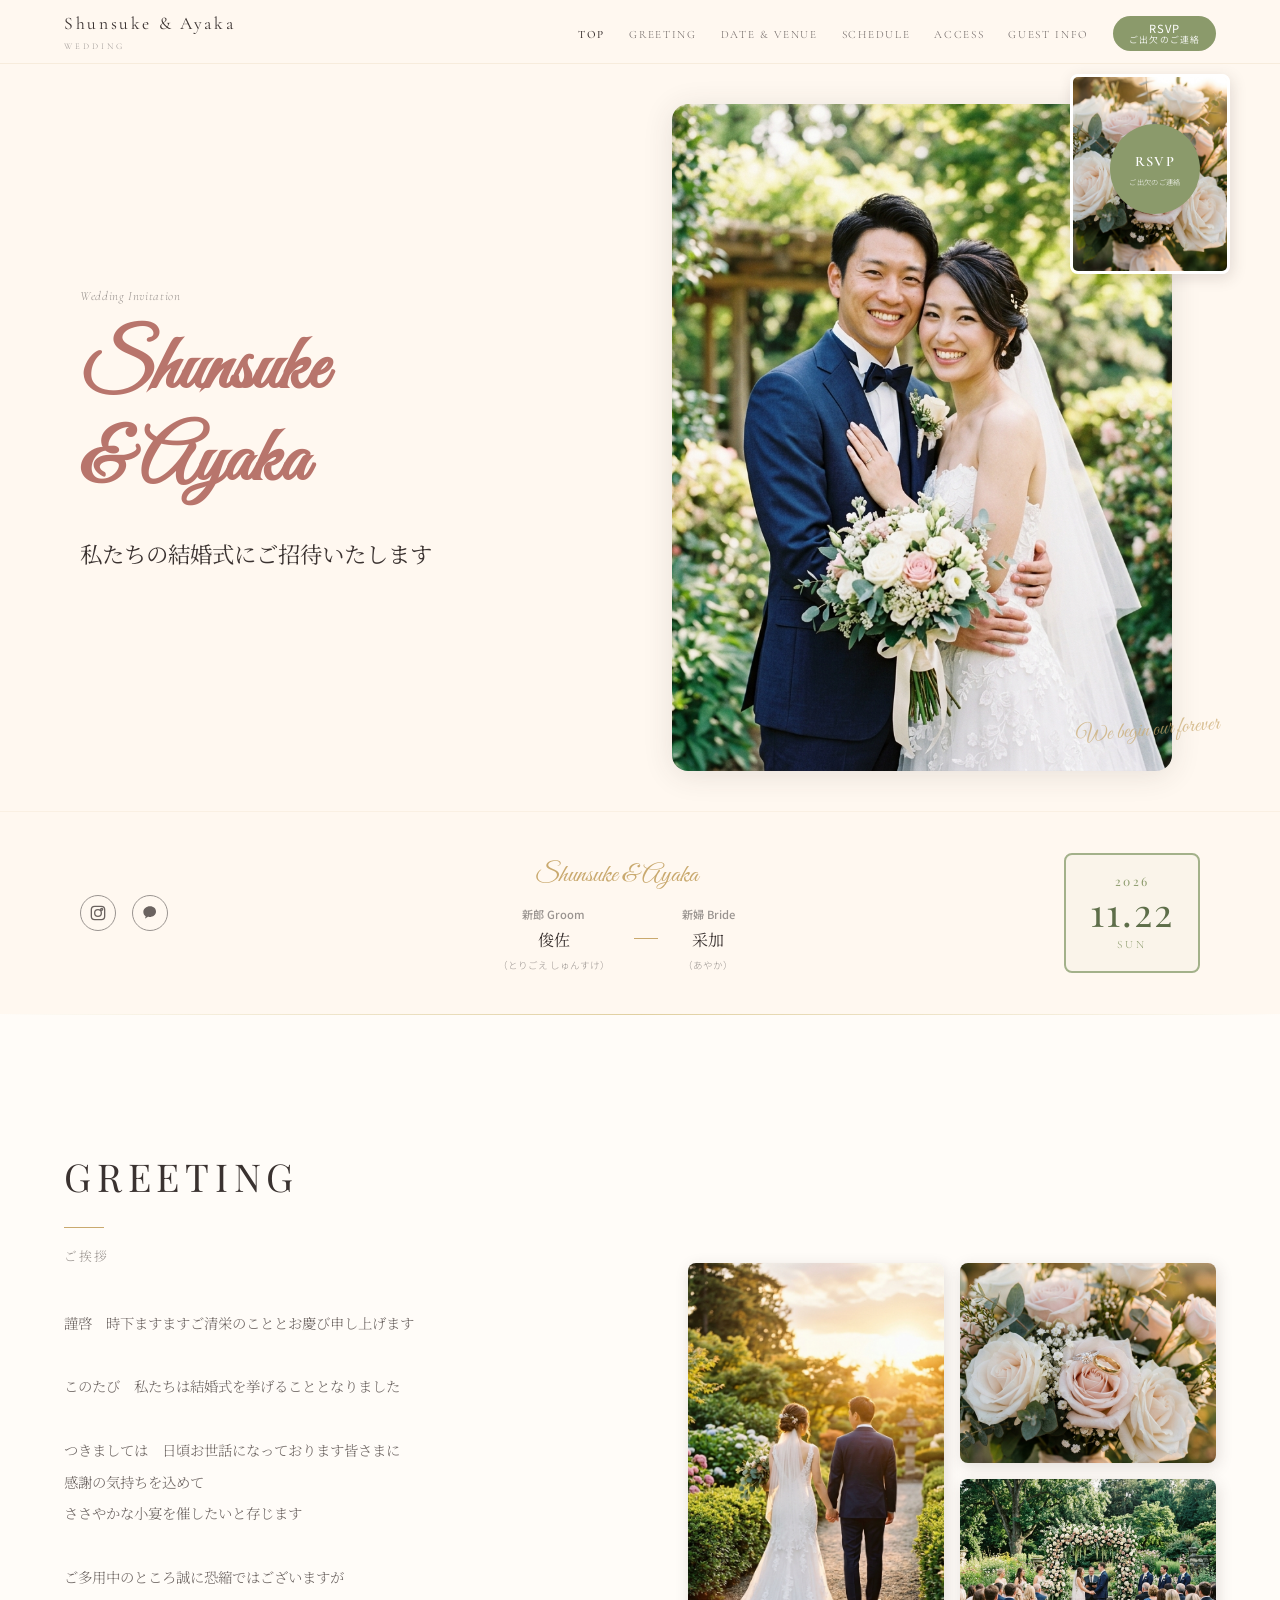
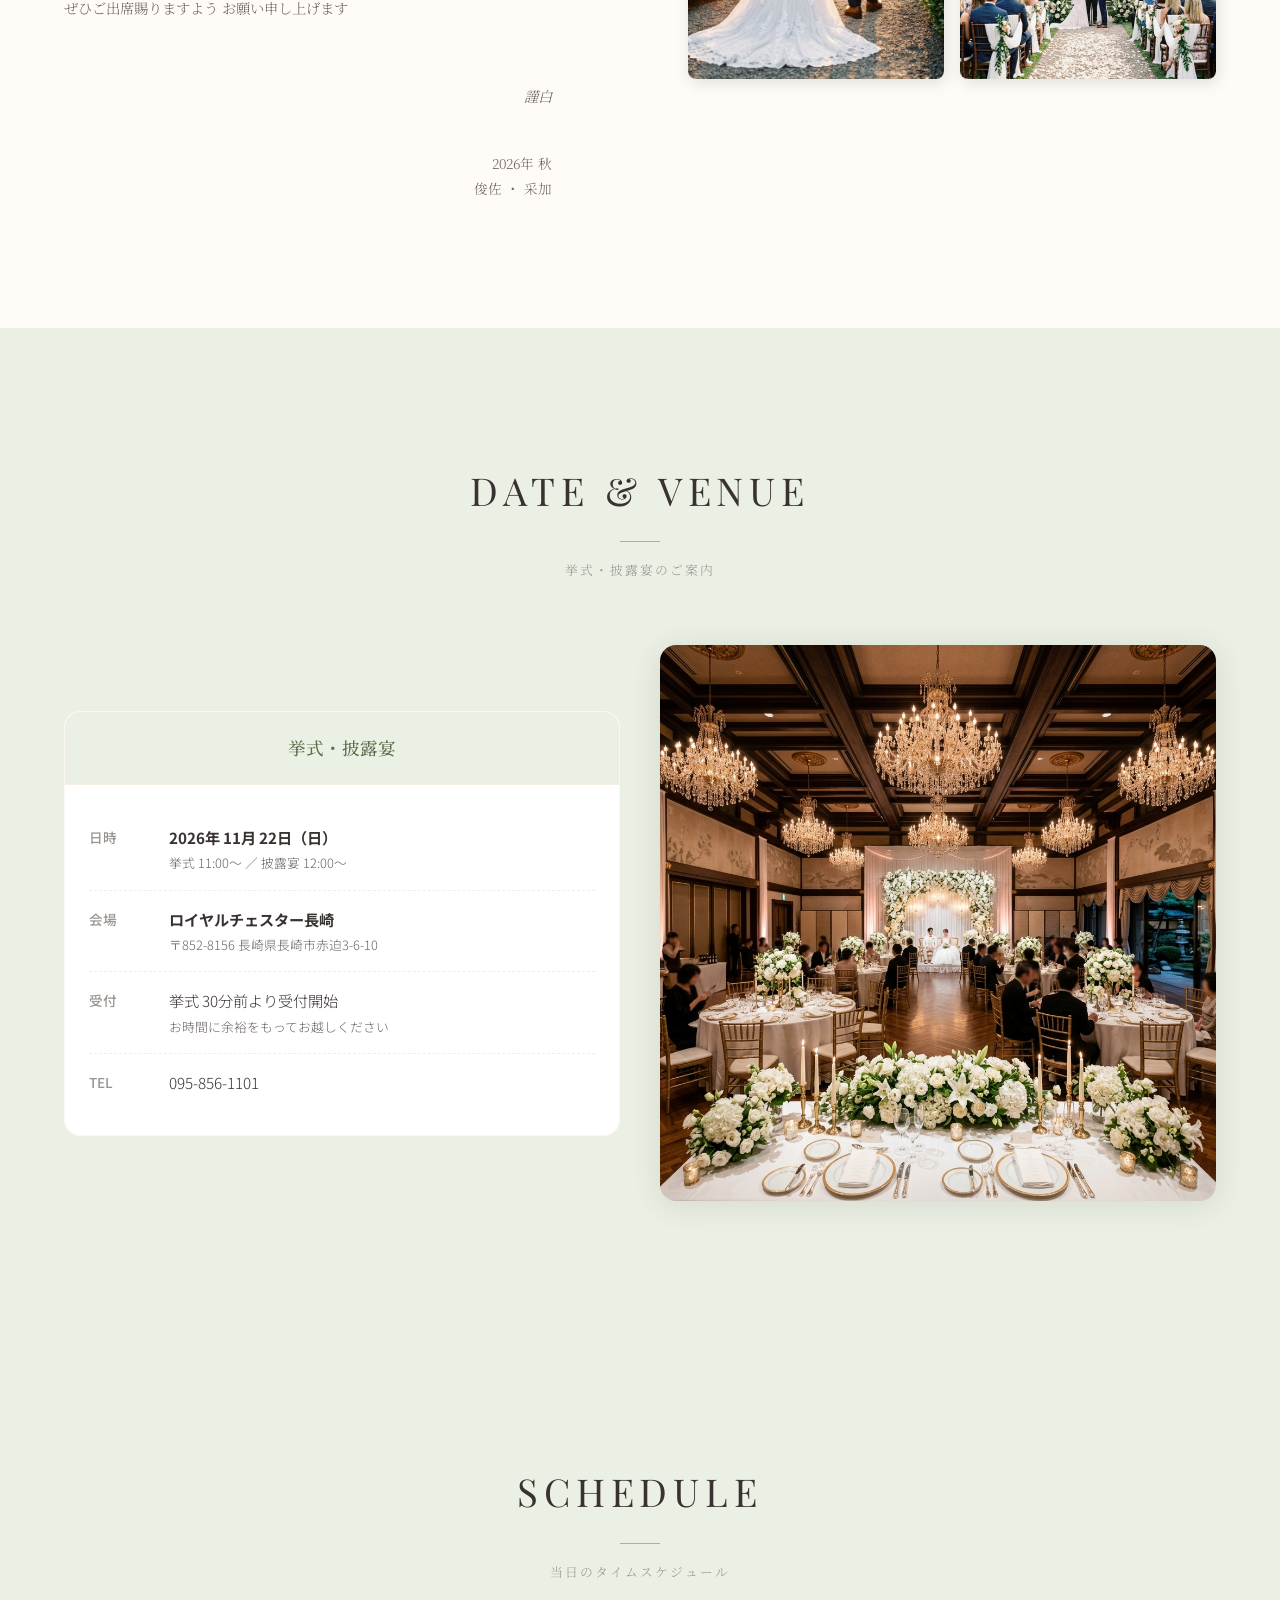
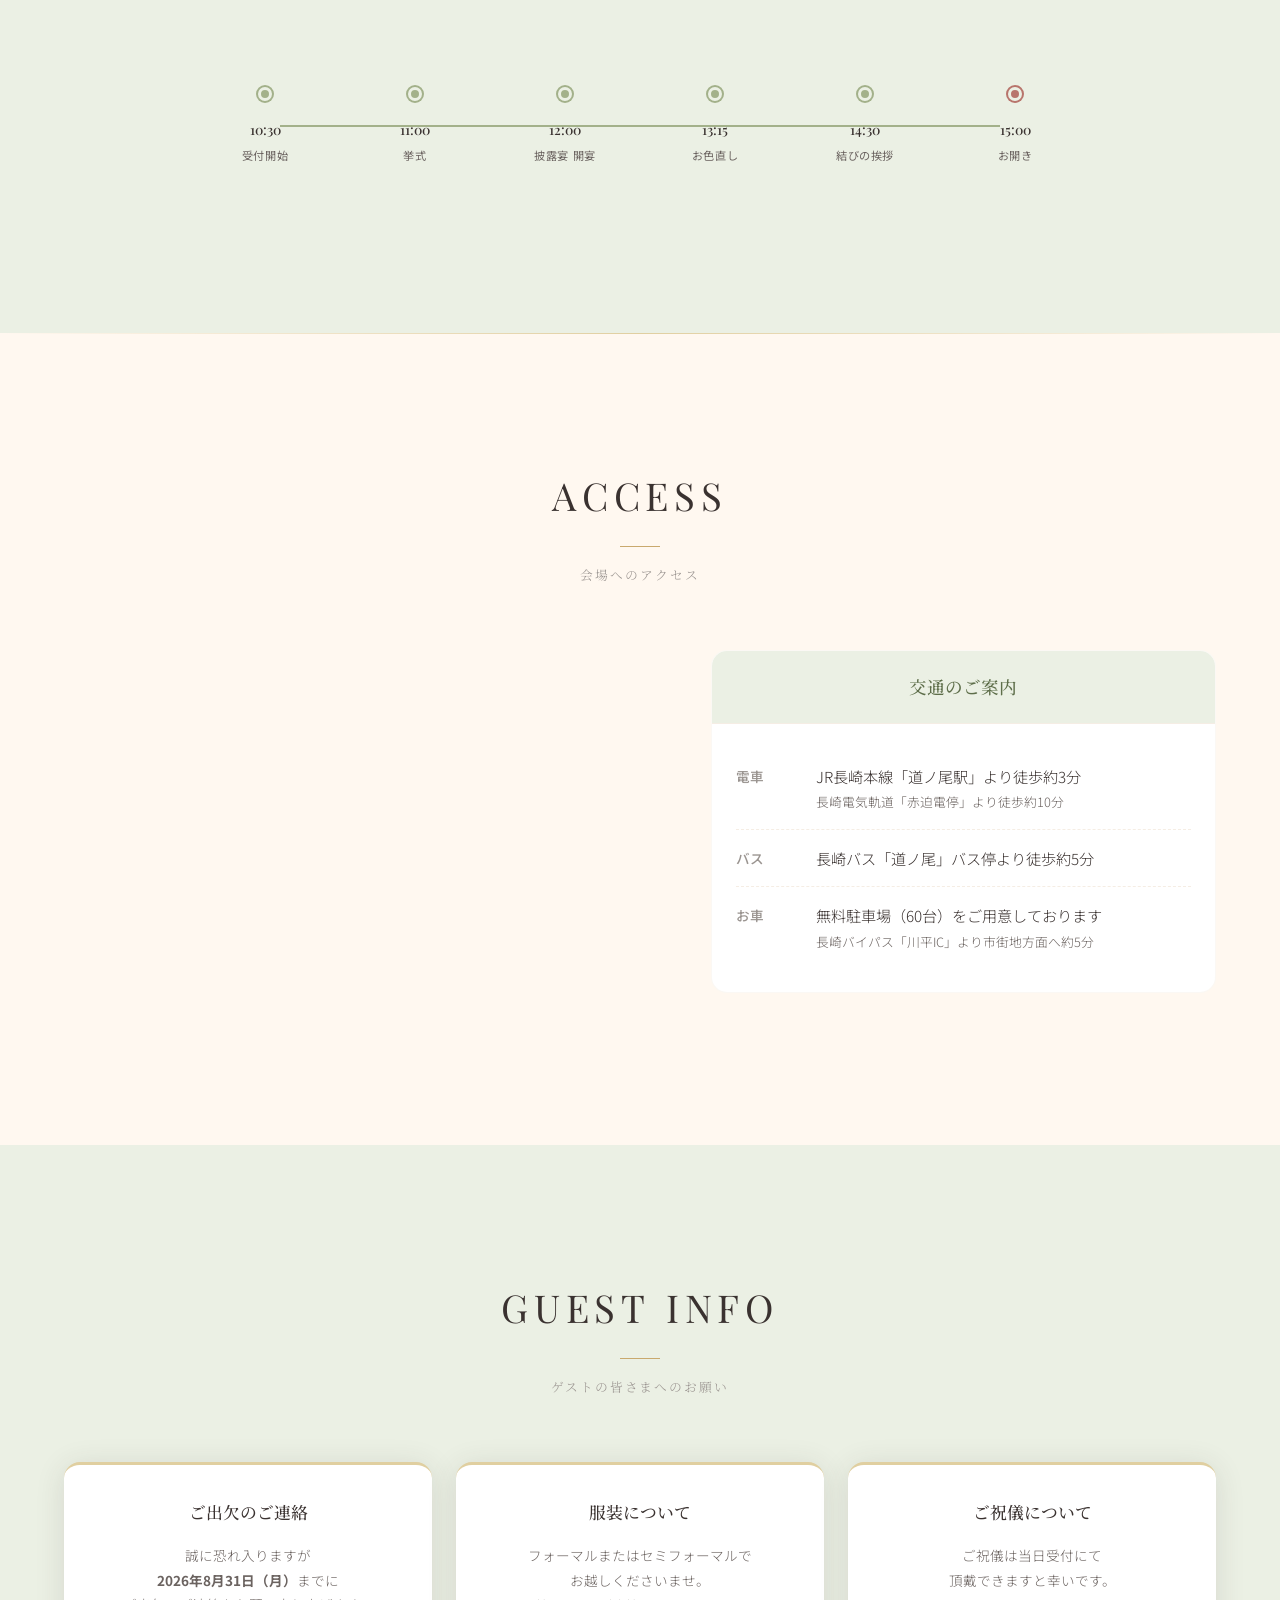
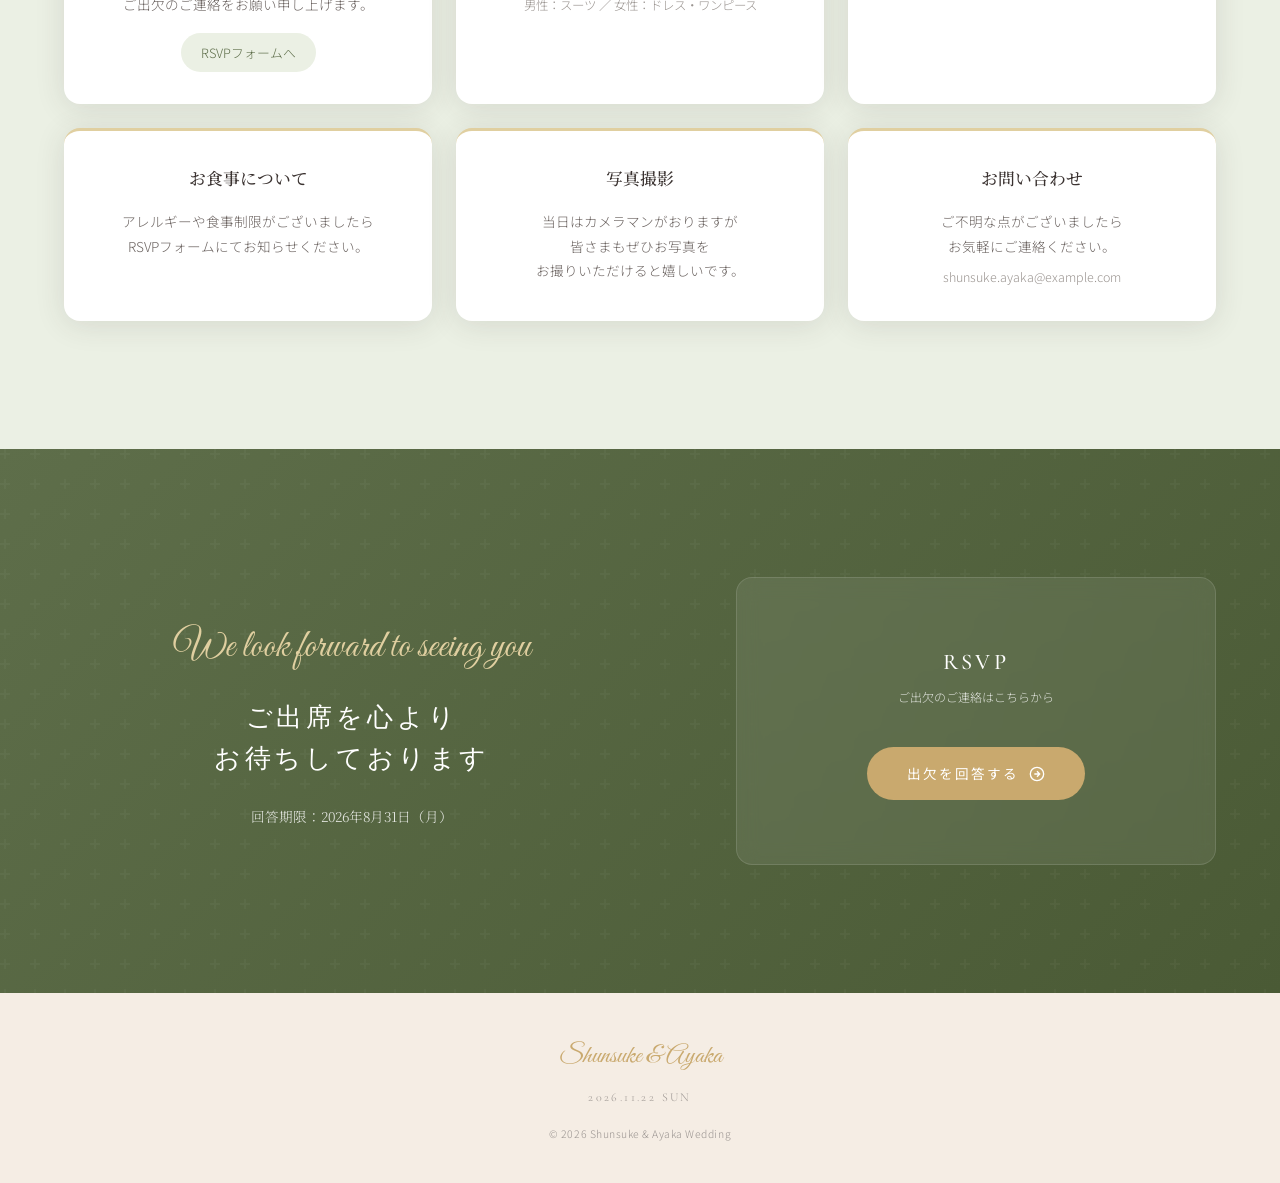
==== index.html @ cd8a0082 "Initial commit" ====
<!DOCTYPE html>
<html lang="ja">
<head>
  <meta charset="UTF-8">
  <meta name="viewport" content="width=device-width, initial-scale=1.0">
  <title>Shunsuke & Ayaka Wedding | 2026.11.22</title>
  <meta name="description" content="俊佐と采加の結婚式へのご招待。2026年11月22日（日）">
  <meta name="theme-color" content="#8B9A6B">
  <link rel="icon" href="data:image/svg+xml,<svg xmlns='http://www.w3.org/2000/svg' viewBox='0 0 100 100'><circle cx='50' cy='50' r='40' fill='none' stroke='%23C9A96E' stroke-width='6'/><circle cx='50' cy='30' r='6' fill='%23C9A96E'/></svg>">
  <link rel="stylesheet" href="style.css">
</head>
<body>

  <!-- ========== NAVIGATION ========== -->
  <nav class="nav" id="nav">
    <div class="nav__inner">
      <a href="#top" class="nav__logo" id="nav-logo">
        Shunsuke &amp; Ayaka
        <small>WEDDING</small>
      </a>

      <ul class="nav__menu" id="nav-menu">
        <li><a href="#top" class="nav__link">Top</a></li>
        <li><a href="#greeting" class="nav__link">Greeting</a></li>
        <li><a href="#info" class="nav__link">Date &amp; Venue</a></li>
        <li><a href="#schedule" class="nav__link">Schedule</a></li>
        <li><a href="#access" class="nav__link">Access</a></li>
        <li><a href="#notice" class="nav__link">Guest Info</a></li>
        <li><a href="invite/index.html" class="nav__rsvp" id="nav-rsvp">RSVP<span>ご出欠のご連絡</span></a></li>
      </ul>

      <button class="nav__hamburger" id="nav-hamburger" aria-label="メニューを開く">
        <span></span>
        <span></span>
        <span></span>
      </button>
    </div>
  </nav>

  <!-- Mobile Menu -->
  <div class="mobile-menu" id="mobile-menu">
    <button class="mobile-menu__close" id="mobile-menu-close" aria-label="メニューを閉じる">✕</button>
    <a href="#top" class="mobile-menu__link">Top</a>
    <a href="#greeting" class="mobile-menu__link">Greeting</a>
    <a href="#info" class="mobile-menu__link">Date &amp; Venue</a>
    <a href="#schedule" class="mobile-menu__link">Schedule</a>
    <a href="#access" class="mobile-menu__link">Access</a>
    <a href="#notice" class="mobile-menu__link">Guest Info</a>
    <a href="invite/index.html" class="mobile-menu__link">RSVP</a>
  </div>

  <!-- ========== HERO ========== -->
  <section class="hero" id="top">
    <div class="petal"></div>
    <div class="petal"></div>
    <div class="petal"></div>
    <div class="petal"></div>
    <div class="petal"></div>
    <div class="petal"></div>
    <div class="petal"></div>
    <div class="petal"></div>

    <div class="hero__main">
      <div class="hero__content">
        <div class="hero__text">
          <p class="hero__subtitle-en" style="animation-delay: 0s; margin-bottom: var(--space-sm);">
            Wedding Invitation
          </p>
          <h1 class="hero__script">Shunsuke<br>&amp; Ayaka</h1>
          <p class="hero__subtitle-jp">
            私たちの結婚式にご招待いたします
          </p>
        </div>

        <div class="hero__photo-area">
          <img
            src="assets/hero_couple.png"
            alt="俊佐と采加"
            class="hero__photo-main"
            id="hero-photo"
          >
          <img
            src="assets/wedding_rings.png"
            alt="ウェディングリング"
            class="hero__photo-accent"
          >
          <span class="hero__decor-script">We begin our forever</span>

          <a href="invite/index.html" class="hero__rsvp-badge" id="hero-rsvp">
            <span class="rsvp-label">RSVP</span>
            <span class="rsvp-sub">ご出欠のご連絡</span>
          </a>
        </div>
      </div>
    </div>

    <!-- Hero Info Bar -->
    <div class="hero__info">
      <div class="hero__info-inner">
        <div class="hero__social" id="hero-social">
          <a href="#" aria-label="Instagram">
            <svg width="16" height="16" viewBox="0 0 24 24" fill="none" stroke="currentColor" stroke-width="2"><rect x="2" y="2" width="20" height="20" rx="5"/><circle cx="12" cy="12" r="5"/><circle cx="17.5" cy="6.5" r="1.5"/></svg>
          </a>
          <a href="#" aria-label="LINE">
            <svg width="16" height="16" viewBox="0 0 24 24" fill="currentColor"><path d="M12 2C6.48 2 2 5.81 2 10.5c0 2.63 1.39 4.97 3.57 6.53-.13.47-.83 2.95-.86 3.14 0 0-.02.15.06.21.08.06.18.03.18.03.24-.03 2.78-1.84 3.93-2.7.67.1 1.37.15 2.12.15 5.52 0 10-3.31 10-7.86S17.52 2 12 2z"/></svg>
          </a>
        </div>

        <div class="hero__names" id="hero-names">
          <div class="hero__names-script">Shunsuke &amp; Ayaka</div>
          <div class="hero__names-detail">
            <div>
              <div class="name-role">新郎 Groom</div>
              <div class="name-kanji">俊佐</div>
              <div class="name-reading">（とりごえ しゅんすけ）</div>
            </div>
            <div class="name-divider"></div>
            <div>
              <div class="name-role">新婦 Bride</div>
              <div class="name-kanji">采加</div>
              <div class="name-reading">（あやか）</div>
            </div>
          </div>
        </div>

        <div class="hero__date" id="hero-date">
          <div class="hero__date-frame">
            <span class="hero__date-year">2026</span>
            <span class="hero__date-day">11.22</span>
            <span class="hero__date-weekday">SUN</span>
          </div>
        </div>
      </div>
    </div>
  </section>

  <!-- ========== GREETING / ご挨拶 ========== -->
  <section class="concept section-padding" id="greeting">
    <div class="container">
      <div class="concept__inner" style="grid-template-columns: 1fr 1fr;">
        <div class="concept__text-area fade-in" style="padding-right: var(--space-lg);">
          <div class="section-heading" style="text-align: left; margin-bottom: var(--space-lg);">
            <h2 class="section-heading__en">GREETING</h2>
            <span class="section-heading__line" style="margin: var(--space-sm) 0;"></span>
            <p class="section-heading__jp">ご挨拶</p>
          </div>
          <p class="concept__text">
            謹啓　時下ますますご清栄のこととお慶び申し上げます<br><br>
            このたび　私たちは結婚式を挙げることとなりました<br><br>
            つきましては　日頃お世話になっております皆さまに<br>
            感謝の気持ちを込めて<br>
            ささやかな小宴を催したいと存じます<br><br>
            ご多用中のところ誠に恐縮ではございますが<br>
            ぜひご出席賜りますよう お願い申し上げます<br><br>
            <span style="display: block; text-align: right; margin-top: var(--space-md); font-style: italic;">
              謹白
            </span>
          </p>
          <p style="text-align: right; font-family: var(--font-serif-jp); font-size: 0.85rem; color: var(--color-brown-medium); margin-top: var(--space-md);">
            2026年 秋<br>
            俊佐 ・ 采加
          </p>
        </div>
        <div class="concept__photos fade-in fade-in-delay-1">
          <div class="concept__photo">
            <img src="assets/wedding_couple_garden.png" alt="ガーデンを歩く二人">
          </div>
          <div class="concept__photo">
            <img src="assets/wedding_rings.png" alt="ウェディングリング">
          </div>
          <div class="concept__photo">
            <img src="assets/wedding_ceremony.png" alt="セレモニー">
          </div>
        </div>
      </div>
    </div>
  </section>

  <!-- ========== DATE & VENUE / 日時・会場 ========== -->
  <section class="gallery section-padding" id="info">
    <div class="container">
      <div class="section-heading fade-in">
        <h2 class="section-heading__en">DATE &amp; VENUE</h2>
        <span class="section-heading__line"></span>
        <p class="section-heading__jp">挙式・披露宴のご案内</p>
      </div>

      <div class="info-grid fade-in">
        <!-- Date Card -->
        <div class="info-card">
          <div class="info-card__header">
            <h3 class="info-card__title">挙式・披露宴</h3>
          </div>
          <div class="info-card__body">
            <div class="info-card__row">
              <span class="info-card__label">日時</span>
              <div class="info-card__value">
                <strong>2026年 11月 22日（日）</strong><br>
                <span style="font-size: 0.8rem; color: var(--color-brown-medium);">
                  挙式 11:00〜 ／ 披露宴 12:00〜
                </span>
              </div>
            </div>
            <div class="info-card__row">
              <span class="info-card__label">会場</span>
              <div class="info-card__value">
                <strong>ロイヤルチェスター長崎</strong><br>
                <span style="font-size: 0.8rem; color: var(--color-brown-medium);">
                  〒852-8156 長崎県長崎市赤迫3-6-10
                </span>
              </div>
            </div>
            <div class="info-card__row">
              <span class="info-card__label">受付</span>
              <div class="info-card__value">
                挙式 30分前より受付開始<br>
                <span style="font-size: 0.8rem; color: var(--color-brown-medium);">
                  お時間に余裕をもってお越しください
                </span>
              </div>
            </div>
            <div class="info-card__row" style="border-bottom: none;">
              <span class="info-card__label">TEL</span>
              <div class="info-card__value">
                095-856-1101
              </div>
            </div>
          </div>
        </div>

        <!-- Photo -->
        <div class="info-photo fade-in fade-in-delay-1">
          <img src="assets/wedding_venue.png" alt="会場外観" style="border-radius: var(--radius-lg); box-shadow: var(--shadow-medium); width: 100%; height: 100%; object-fit: cover;">
        </div>
      </div>
    </div>
  </section>

  <!-- ========== SCHEDULE / 当日の流れ ========== -->
  <section class="schedule section-padding" id="schedule">
    <div class="container">
      <div class="section-heading fade-in">
        <h2 class="section-heading__en">SCHEDULE</h2>
        <span class="section-heading__line"></span>
        <p class="section-heading__jp">当日のタイムスケジュール</p>
      </div>

      <div class="schedule__timeline fade-in">
        <div class="schedule__item" id="sched-1">
          <div class="schedule__item-dot"></div>
          <div class="schedule__item-time">10:30</div>
          <div class="schedule__item-label">受付開始</div>
        </div>
        <div class="schedule__item" id="sched-2">
          <div class="schedule__item-dot"></div>
          <div class="schedule__item-time">11:00</div>
          <div class="schedule__item-label">挙式</div>
        </div>
        <div class="schedule__item" id="sched-3">
          <div class="schedule__item-dot"></div>
          <div class="schedule__item-time">12:00</div>
          <div class="schedule__item-label">披露宴 開宴</div>
        </div>
        <div class="schedule__item" id="sched-4">
          <div class="schedule__item-dot"></div>
          <div class="schedule__item-time">13:15</div>
          <div class="schedule__item-label">お色直し</div>
        </div>
        <div class="schedule__item" id="sched-5">
          <div class="schedule__item-dot"></div>
          <div class="schedule__item-time">14:30</div>
          <div class="schedule__item-label">結びの挨拶</div>
        </div>
        <div class="schedule__item" id="sched-6">
          <div class="schedule__item-dot"></div>
          <div class="schedule__item-time">15:00</div>
          <div class="schedule__item-label">お開き</div>
        </div>
      </div>
    </div>
  </section>

  <!-- ========== ACCESS / アクセス ========== -->
  <section class="concept section-padding" id="access" style="background: var(--color-cream);">
    <div class="container">
      <div class="section-heading fade-in">
        <h2 class="section-heading__en">ACCESS</h2>
        <span class="section-heading__line"></span>
        <p class="section-heading__jp">会場へのアクセス</p>
      </div>

      <div class="access-grid fade-in">
        <!-- Map -->
        <div class="access-map">
          <iframe
            src="https://www.google.com/maps/embed?pb=!1m18!1m12!1m3!1d3353.4866635292415!2d129.85197827532353!3d32.80582238260105!2m3!1f0!2f0!3f0!3m2!1i1024!2i768!4f13.1!3m3!1m2!1s0x3515531d0db2eec3%3A0x367fdf517e47a2fb!2z44Ot44Kk44Ok44Or44OB44Kn44K544K_44O86ZW35bSO!5e0!3m2!1sja!2sjp!4v1700000000000!5m2!1sja!2sjp"
            width="100%"
            height="100%"
            style="border:0; border-radius: var(--radius-lg); min-height: 350px;"
            allowfullscreen=""
            loading="lazy"
            referrerpolicy="no-referrer-when-downgrade"
            title="会場地図"
          ></iframe>
        </div>

        <!-- Access Info -->
        <div class="access-info">
          <div class="info-card" style="margin-bottom: var(--space-md);">
            <div class="info-card__header">
              <h3 class="info-card__title">交通のご案内</h3>
            </div>
            <div class="info-card__body">
              <div class="info-card__row">
                <span class="info-card__label">電車</span>
                <div class="info-card__value">
                  JR長崎本線「道ノ尾駅」より徒歩約3分<br>
                  <span style="font-size: 0.8rem; color: var(--color-brown-medium);">
                    長崎電気軌道「赤迫電停」より徒歩約10分
                  </span>
                </div>
              </div>
              <div class="info-card__row">
                <span class="info-card__label">バス</span>
                <div class="info-card__value">
                  長崎バス「道ノ尾」バス停より徒歩約5分
                </div>
              </div>
              <div class="info-card__row" style="border-bottom: none;">
                <span class="info-card__label">お車</span>
                <div class="info-card__value">
                  無料駐車場（60台）をご用意しております<br>
                  <span style="font-size: 0.8rem; color: var(--color-brown-medium);">
                    長崎バイパス「川平IC」より市街地方面へ約5分
                  </span>
                </div>
              </div>
            </div>
          </div>
        </div>
      </div>
    </div>
  </section>

  <!-- ========== GUEST INFO / ゲストの皆さまへ ========== -->
  <section class="gallery section-padding" id="notice">
    <div class="container">
      <div class="section-heading fade-in">
        <h2 class="section-heading__en">GUEST INFO</h2>
        <span class="section-heading__line"></span>
        <p class="section-heading__jp">ゲストの皆さまへのお願い</p>
      </div>

      <div class="notice-grid">
        <div class="notice-card fade-in" id="notice-1">
          <h3 class="notice-card__title">ご出欠のご連絡</h3>
          <p class="notice-card__text">
            誠に恐れ入りますが<br>
            <strong>2026年8月31日（月）</strong>までに<br>
            ご出欠のご連絡をお願い申し上げます。
          </p>
          <a href="invite/index.html" class="notice-card__btn">RSVPフォームへ</a>
        </div>
        <div class="notice-card fade-in fade-in-delay-1" id="notice-2">
          <h3 class="notice-card__title">服装について</h3>
          <p class="notice-card__text">
            フォーマルまたはセミフォーマルで<br>
            お越しくださいませ。<br>
            <span style="font-size: 0.78rem; color: var(--color-brown-light);">
              男性：スーツ ／ 女性：ドレス・ワンピース
            </span>
          </p>
        </div>
        <div class="notice-card fade-in fade-in-delay-2" id="notice-3">
          <h3 class="notice-card__title">ご祝儀について</h3>
          <p class="notice-card__text">
            ご祝儀は当日受付にて<br>
            頂戴できますと幸いです。
          </p>
        </div>
        <div class="notice-card fade-in fade-in-delay-3" id="notice-4">
          <h3 class="notice-card__title">お食事について</h3>
          <p class="notice-card__text">
            アレルギーや食事制限がございましたら<br>
            RSVPフォームにてお知らせください。
          </p>
        </div>
        <div class="notice-card fade-in fade-in-delay-1" id="notice-5">
          <h3 class="notice-card__title">写真撮影</h3>
          <p class="notice-card__text">
            当日はカメラマンがおりますが<br>
            皆さまもぜひお写真を<br>
            お撮りいただけると嬉しいです。
          </p>
        </div>
        <div class="notice-card fade-in fade-in-delay-2" id="notice-6">
          <h3 class="notice-card__title">お問い合わせ</h3>
          <p class="notice-card__text">
            ご不明な点がございましたら<br>
            お気軽にご連絡ください。
          </p>
          <p style="font-size: 0.78rem; color: var(--color-brown-light); margin-top: var(--space-xs);">
            shunsuke.ayaka@example.com
          </p>
        </div>
      </div>
    </div>
  </section>

  <!-- ========== RSVP / ご出欠 ========== -->
  <section class="thankyou section-padding" id="rsvp">
    <div class="container">
      <div class="thankyou__inner">
        <div class="thankyou__text fade-in">
          <p class="thankyou__script">We look forward to seeing you</p>
          <h2 class="thankyou__heading">
            ご出席を心より<br>
            お待ちしております
          </h2>
          <p class="thankyou__sub">
            回答期限：2026年8月31日（月）
          </p>
        </div>
        <div class="thankyou__rsvp-box fade-in fade-in-delay-1" id="rsvp-box">
          <h3 class="thankyou__rsvp-title">RSVP</h3>
          <p class="thankyou__rsvp-sub">ご出欠のご連絡はこちらから</p>
          <a href="invite/index.html" class="thankyou__rsvp-btn" id="rsvp-btn">
            出欠を回答する
            <svg width="16" height="16" viewBox="0 0 24 24" fill="none" stroke="currentColor" stroke-width="2"><circle cx="12" cy="12" r="10"/><path d="M12 16l4-4-4-4M8 12h8"/></svg>
          </a>
        </div>
      </div>
    </div>
  </section>

  <!-- ========== FOOTER ========== -->
  <footer class="footer" id="footer">
    <div class="container">
      <p class="footer__names">Shunsuke &amp; Ayaka</p>
      <p class="footer__date">2026.11.22 SUN</p>
      <p class="footer__copy">&copy; 2026 Shunsuke & Ayaka Wedding</p>
    </div>
  </footer>

  <!-- Scroll to Top -->
  <button class="scroll-top" id="scroll-top" aria-label="ページトップへ">
    <svg width="20" height="20" viewBox="0 0 24 24" fill="none" stroke="currentColor" stroke-width="2"><path d="M18 15l-6-6-6 6"/></svg>
  </button>

  <script src="script.js"></script>
</body>
</html>
---- style.css ----
/* ============================================================
   Wedding Landing Page - Shunsuke & Ayaka
   Design System & Styles
   ============================================================ */

/* --- Google Fonts Import --- */
@import url('https://fonts.googleapis.com/css2?family=Cormorant+Garamond:ital,wght@0,300;0,400;0,500;0,600;0,700;1,300;1,400;1,500&family=Great+Vibes&family=Noto+Sans+JP:wght@300;400;500;700&family=Noto+Serif+JP:wght@200;300;400;500;600&family=Playfair+Display:ital,wght@0,400;0,500;0,600;1,400;1,500&display=swap');

/* --- CSS Custom Properties --- */
:root {
  /* Colors */
  --color-cream: #FFF8F0;
  --color-cream-light: #FFFCF8;
  --color-cream-dark: #F5EDE4;
  --color-sage: #A3B18A;
  --color-sage-light: #EBF0E4;
  --color-sage-medium: #8B9A6B;
  --color-sage-dark: #5E6E4A;
  --color-pink: #E8C4B8;
  --color-pink-light: #F5E4DC;
  --color-pink-medium: #D4A090;
  --color-gold: #C9A96E;
  --color-gold-light: #E0CFA0;
  --color-brown: #3A3230;
  --color-brown-medium: #6B6360;
  --color-brown-light: #9A9490;
  --color-terra: #B8756C;
  --color-white: #FFFFFF;
  --color-overlay: rgba(58, 50, 48, 0.4);

  /* Typography */
  --font-script: 'Great Vibes', cursive;
  --font-serif-en: 'Cormorant Garamond', 'Playfair Display', serif;
  --font-serif-jp: 'Noto Serif JP', serif;
  --font-sans-jp: 'Noto Sans JP', sans-serif;
  --font-display: 'Playfair Display', serif;

  /* Spacing */
  --space-xs: 0.5rem;
  --space-sm: 1rem;
  --space-md: 1.5rem;
  --space-lg: 2.5rem;
  --space-xl: 4rem;
  --space-2xl: 6rem;
  --space-3xl: 8rem;

  /* Sizing */
  --max-width: 1200px;
  --nav-height: 64px;

  /* Transitions */
  --transition-fast: 0.2s ease;
  --transition-base: 0.4s ease;
  --transition-slow: 0.8s ease;

  /* Shadows */
  --shadow-soft: 0 2px 20px rgba(58, 50, 48, 0.08);
  --shadow-medium: 0 4px 30px rgba(58, 50, 48, 0.12);
  --shadow-photo: 2px 4px 15px rgba(58, 50, 48, 0.15);

  /* Border radius */
  --radius-sm: 4px;
  --radius-md: 8px;
  --radius-lg: 16px;
  --radius-xl: 24px;
  --radius-pill: 50px;
}

/* --- Reset & Base --- */
*,
*::before,
*::after {
  margin: 0;
  padding: 0;
  box-sizing: border-box;
}

html {
  scroll-behavior: smooth;
  font-size: 16px;
  -webkit-font-smoothing: antialiased;
  -moz-osx-font-smoothing: grayscale;
}

body {
  font-family: var(--font-sans-jp);
  font-weight: 300;
  color: var(--color-brown);
  background-color: var(--color-cream);
  line-height: 1.8;
  overflow-x: hidden;
}

img {
  max-width: 100%;
  height: auto;
  display: block;
}

a {
  text-decoration: none;
  color: inherit;
  transition: var(--transition-fast);
}

ul {
  list-style: none;
}

button {
  border: none;
  background: none;
  cursor: pointer;
  font-family: inherit;
}

/* --- Utility Classes --- */
.container {
  width: 100%;
  max-width: var(--max-width);
  margin: 0 auto;
  padding: 0 var(--space-md);
}

.section-padding {
  padding: var(--space-3xl) 0;
}

.text-center {
  text-align: center;
}

.sr-only {
  position: absolute;
  width: 1px;
  height: 1px;
  padding: 0;
  margin: -1px;
  overflow: hidden;
  clip: rect(0, 0, 0, 0);
  border: 0;
}

/* --- Animation Classes --- */
.fade-in {
  opacity: 0;
  transform: translateY(30px);
  transition: opacity 0.8s ease, transform 0.8s ease;
}

.fade-in.visible {
  opacity: 1;
  transform: translateY(0);
}

.fade-in-delay-1 { transition-delay: 0.2s; }
.fade-in-delay-2 { transition-delay: 0.4s; }
.fade-in-delay-3 { transition-delay: 0.6s; }
.fade-in-delay-4 { transition-delay: 0.8s; }

/* Floating petal animation */
@keyframes floatPetal {
  0% { transform: translateY(-10%) rotate(0deg); opacity: 0; }
  10% { opacity: 0.8; }
  90% { opacity: 0.6; }
  100% { transform: translateY(110vh) rotate(720deg); opacity: 0; }
}

@keyframes fadeInUp {
  from { opacity: 0; transform: translateY(40px); }
  to { opacity: 1; transform: translateY(0); }
}

@keyframes fadeIn {
  from { opacity: 0; }
  to { opacity: 1; }
}

@keyframes gentleFloat {
  0%, 100% { transform: translateY(0); }
  50% { transform: translateY(-10px); }
}

@keyframes shimmer {
  0% { background-position: -200% center; }
  100% { background-position: 200% center; }
}

@keyframes scaleIn {
  from { opacity: 0; transform: scale(0.9); }
  to { opacity: 1; transform: scale(1); }
}

/* ============================================================
   NAVIGATION
   ============================================================ */
.nav {
  position: fixed;
  top: 0;
  left: 0;
  right: 0;
  z-index: 1000;
  background: rgba(255, 248, 240, 0.92);
  backdrop-filter: blur(12px);
  -webkit-backdrop-filter: blur(12px);
  border-bottom: 1px solid rgba(201, 169, 110, 0.15);
  height: var(--nav-height);
  transition: var(--transition-base);
}

.nav.scrolled {
  background: rgba(255, 248, 240, 0.98);
  box-shadow: var(--shadow-soft);
}

.nav__inner {
  display: flex;
  align-items: center;
  justify-content: space-between;
  height: 100%;
  max-width: var(--max-width);
  margin: 0 auto;
  padding: 0 var(--space-md);
}

.nav__logo {
  font-family: var(--font-serif-en);
  font-weight: 400;
  font-size: 1.1rem;
  letter-spacing: 0.15em;
  color: var(--color-brown);
}

.nav__logo small {
  display: block;
  font-size: 0.55rem;
  letter-spacing: 0.35em;
  text-transform: uppercase;
  color: var(--color-brown-light);
  font-weight: 300;
}

.nav__menu {
  display: flex;
  align-items: center;
  gap: var(--space-md);
}

.nav__link {
  font-family: var(--font-serif-en);
  font-size: 0.7rem;
  letter-spacing: 0.15em;
  text-transform: uppercase;
  color: var(--color-brown-medium);
  position: relative;
  padding: 4px 0;
}

.nav__link::after {
  content: '';
  position: absolute;
  bottom: 0;
  left: 0;
  width: 0;
  height: 1px;
  background: var(--color-gold);
  transition: var(--transition-base);
}

.nav__link:hover::after {
  width: 100%;
}

.nav__link:hover {
  color: var(--color-brown);
}

.nav__rsvp {
  display: inline-flex;
  flex-direction: column;
  align-items: center;
  justify-content: center;
  line-height: 1.2;
  white-space: nowrap;
  font-family: var(--font-sans-jp);
  font-size: 0.7rem;
  font-weight: 400;
  letter-spacing: 0.1em;
  padding: 6px 16px;
  background: var(--color-sage-medium);
  color: var(--color-white);
  border-radius: var(--radius-pill);
  transition: var(--transition-base);
}

.nav__rsvp:hover {
  background: var(--color-sage-dark);
  transform: translateY(-1px);
  box-shadow: 0 4px 15px rgba(139, 154, 107, 0.3);
}

.nav__rsvp span {
  display: block;
  font-size: 0.55rem;
  opacity: 0.85;
}

/* Mobile menu button */
.nav__hamburger {
  display: none;
  flex-direction: column;
  gap: 5px;
  width: 28px;
  padding: 4px 0;
}

.nav__hamburger span {
  display: block;
  height: 1.5px;
  background: var(--color-brown);
  transition: var(--transition-base);
  border-radius: 2px;
}

/* ============================================================
   HERO SECTION
   ============================================================ */
.hero {
  position: relative;
  min-height: 100vh;
  display: flex;
  flex-direction: column;
  background: var(--color-cream);
  overflow: hidden;
  padding-top: var(--nav-height);
}

.hero__main {
  position: relative;
  flex: 1;
  display: flex;
  align-items: center;
  padding: var(--space-lg) 0;
}

.hero__content {
  position: relative;
  z-index: 2;
  max-width: var(--max-width);
  margin: 0 auto;
  padding: 0 var(--space-lg);
  width: 100%;
  display: grid;
  grid-template-columns: 1fr 1fr;
  gap: var(--space-xl);
  align-items: center;
}

.hero__text {
  position: relative;
  z-index: 3;
}

.hero__script {
  font-family: var(--font-script);
  font-size: clamp(3rem, 6vw, 5rem);
  color: var(--color-terra);
  line-height: 1.2;
  margin-bottom: var(--space-md);
  animation: fadeInUp 1.2s ease forwards;
  opacity: 0;
}

.hero__subtitle-jp {
  font-family: var(--font-serif-jp);
  font-size: clamp(1rem, 2vw, 1.4rem);
  font-weight: 400;
  color: var(--color-brown);
  line-height: 1.8;
  margin-bottom: var(--space-sm);
  animation: fadeInUp 1.2s ease 0.3s forwards;
  opacity: 0;
}

.hero__subtitle-jp .accent {
  color: var(--color-terra);
  font-weight: 500;
}

.hero__subtitle-en {
  font-family: var(--font-serif-en);
  font-size: 0.8rem;
  font-weight: 300;
  font-style: italic;
  color: var(--color-brown-light);
  letter-spacing: 0.05em;
  animation: fadeInUp 1.2s ease 0.5s forwards;
  opacity: 0;
}

.hero__photo-area {
  position: relative;
  animation: scaleIn 1.5s ease 0.4s forwards;
  opacity: 0;
}

.hero__photo-main {
  width: 100%;
  max-width: 500px;
  border-radius: var(--radius-lg);
  box-shadow: var(--shadow-medium);
  object-fit: cover;
  aspect-ratio: 3/4;
}

.hero__photo-accent {
  position: absolute;
  top: -30px;
  right: -30px;
  width: 160px;
  height: 200px;
  border-radius: var(--radius-md);
  object-fit: cover;
  box-shadow: var(--shadow-photo);
  border: 3px solid var(--color-white);
  animation: gentleFloat 4s ease infinite;
}

.hero__decor-script {
  position: absolute;
  bottom: 20px;
  right: -20px;
  font-family: var(--font-script);
  font-size: 1.4rem;
  color: var(--color-gold);
  opacity: 0.7;
  transform: rotate(-5deg);
  white-space: nowrap;
}

.hero__rsvp-badge {
  position: absolute;
  top: 20px;
  right: 0;
  z-index: 5;
  display: flex;
  flex-direction: column;
  align-items: center;
  justify-content: center;
  width: 90px;
  height: 90px;
  background: var(--color-sage-medium);
  border-radius: 50%;
  color: var(--color-white);
  text-align: center;
  box-shadow: var(--shadow-soft);
  animation: scaleIn 1s ease 1s forwards;
  opacity: 0;
  transition: var(--transition-base);
}

.hero__rsvp-badge:hover {
  transform: scale(1.08);
  box-shadow: 0 6px 25px rgba(139, 154, 107, 0.35);
}

.hero__rsvp-badge .rsvp-label {
  font-family: var(--font-serif-en);
  font-size: 0.9rem;
  font-weight: 600;
  letter-spacing: 0.1em;
}

.hero__rsvp-badge .rsvp-sub {
  font-size: 0.45rem;
  letter-spacing: 0.05em;
  margin-top: 2px;
}

/* Floating petals */
.petal {
  position: absolute;
  width: 20px;
  height: 20px;
  background: var(--color-pink-light);
  border-radius: 50% 0 50% 50%;
  opacity: 0;
  animation: floatPetal linear infinite;
  pointer-events: none;
  z-index: 1;
}

.petal:nth-child(1) { left: 5%; animation-duration: 12s; animation-delay: 0s; width: 15px; height: 15px; }
.petal:nth-child(2) { left: 15%; animation-duration: 15s; animation-delay: 2s; width: 20px; height: 20px; background: var(--color-pink); }
.petal:nth-child(3) { left: 30%; animation-duration: 10s; animation-delay: 4s; width: 12px; height: 12px; }
.petal:nth-child(4) { left: 55%; animation-duration: 14s; animation-delay: 1s; width: 18px; height: 18px; }
.petal:nth-child(5) { left: 70%; animation-duration: 11s; animation-delay: 3s; width: 14px; height: 14px; background: var(--color-pink); }
.petal:nth-child(6) { left: 85%; animation-duration: 13s; animation-delay: 5s; width: 16px; height: 16px; }
.petal:nth-child(7) { left: 40%; animation-duration: 16s; animation-delay: 6s; width: 10px; height: 10px; }
.petal:nth-child(8) { left: 92%; animation-duration: 12s; animation-delay: 7s; width: 22px; height: 22px; background: var(--color-pink); }

/* --- Hero Info Bar --- */
.hero__info {
  background: var(--color-cream);
  border-top: 1px solid rgba(201, 169, 110, 0.1);
  padding: var(--space-lg) 0;
}

.hero__info-inner {
  display: flex;
  align-items: center;
  justify-content: space-between;
  max-width: var(--max-width);
  margin: 0 auto;
  padding: 0 var(--space-lg);
  gap: var(--space-lg);
}

.hero__social {
  display: flex;
  gap: var(--space-sm);
  align-items: center;
}

.hero__social a {
  display: flex;
  align-items: center;
  justify-content: center;
  width: 36px;
  height: 36px;
  border: 1px solid var(--color-brown-light);
  border-radius: 50%;
  color: var(--color-brown-medium);
  font-size: 0.85rem;
  transition: var(--transition-base);
}

.hero__social a:hover {
  background: var(--color-brown);
  color: var(--color-white);
  border-color: var(--color-brown);
}

.hero__names {
  text-align: center;
}

.hero__names-script {
  font-family: var(--font-script);
  font-size: 1.6rem;
  color: var(--color-gold);
  margin-bottom: 6px;
}

.hero__names-detail {
  display: flex;
  align-items: center;
  gap: var(--space-md);
  font-size: 0.85rem;
}

.hero__names-detail .name-role {
  font-weight: 500;
  font-size: 0.7rem;
  color: var(--color-brown-light);
}

.hero__names-detail .name-kanji {
  font-family: var(--font-serif-jp);
  font-size: 1rem;
  font-weight: 400;
  margin: 2px 0;
}

.hero__names-detail .name-reading {
  font-size: 0.6rem;
  color: var(--color-brown-light);
}

.hero__names-detail .name-divider {
  width: 24px;
  height: 1px;
  background: var(--color-gold);
}

.hero__date {
  text-align: center;
}

.hero__date-frame {
  display: inline-flex;
  flex-direction: column;
  align-items: center;
  padding: var(--space-sm) var(--space-md);
  border: 2px solid var(--color-sage);
  border-radius: var(--radius-md);
  background: rgba(163, 177, 138, 0.06);
}

.hero__date-year {
  font-family: var(--font-display);
  font-size: 0.75rem;
  letter-spacing: 0.2em;
  color: var(--color-sage-medium);
}

.hero__date-day {
  font-family: var(--font-display);
  font-size: 2.4rem;
  font-weight: 400;
  color: var(--color-sage-dark);
  line-height: 1;
  letter-spacing: 0.05em;
}

.hero__date-weekday {
  font-family: var(--font-serif-en);
  font-size: 0.7rem;
  letter-spacing: 0.3em;
  color: var(--color-sage-medium);
  margin-top: 4px;
}

/* ============================================================
   SECTION HEADINGS
   ============================================================ */
.section-heading {
  text-align: center;
  margin-bottom: var(--space-xl);
}

.section-heading__en {
  font-family: var(--font-display);
  font-size: clamp(1.8rem, 3vw, 2.4rem);
  font-weight: 400;
  letter-spacing: 0.15em;
  color: var(--color-brown);
  margin-bottom: 4px;
}

.section-heading__line {
  display: block;
  width: 40px;
  height: 1px;
  background: var(--color-gold);
  margin: var(--space-sm) auto;
}

.section-heading__jp {
  font-family: var(--font-serif-jp);
  font-size: 0.8rem;
  font-weight: 300;
  color: var(--color-brown-light);
  letter-spacing: 0.15em;
}

/* Section heading with floral accent */
.section-heading--floral {
  position: relative;
  display: inline-block;
}

.section-heading--floral::before,
.section-heading--floral::after {
  content: '✿';
  position: absolute;
  top: 50%;
  transform: translateY(-50%);
  font-size: 0.6rem;
  color: var(--color-pink-medium);
  opacity: 0.5;
}

.section-heading--floral::before { left: -30px; }
.section-heading--floral::after { right: -30px; }

/* ============================================================
   OUR CONCEPT SECTION
   ============================================================ */
.concept {
  background: var(--color-cream-light);
  position: relative;
  overflow: hidden;
}

.concept::before {
  content: '';
  position: absolute;
  top: 0;
  left: 0;
  right: 0;
  height: 1px;
  background: linear-gradient(90deg, transparent, var(--color-gold-light), transparent);
}

.concept__inner {
  display: grid;
  grid-template-columns: 1fr 1fr;
  gap: var(--space-2xl);
  align-items: center;
}

.concept__text-area {
  padding-right: var(--space-lg);
}

.concept__title {
  font-family: var(--font-display);
  font-size: clamp(1.6rem, 3vw, 2.2rem);
  font-weight: 400;
  letter-spacing: 0.15em;
  color: var(--color-sage-dark);
  margin-bottom: var(--space-lg);
  line-height: 1.4;
}

.concept__text {
  font-family: var(--font-serif-jp);
  font-size: 0.9rem;
  font-weight: 300;
  line-height: 2.2;
  color: var(--color-brown-medium);
  margin-bottom: var(--space-lg);
}

.concept__button {
  display: inline-flex;
  align-items: center;
  gap: 8px;
  font-family: var(--font-sans-jp);
  font-size: 0.8rem;
  font-weight: 400;
  letter-spacing: 0.1em;
  padding: 12px 28px;
  border: 1px solid var(--color-brown-medium);
  border-radius: var(--radius-pill);
  color: var(--color-brown);
  transition: var(--transition-base);
}

.concept__button:hover {
  background: var(--color-brown);
  color: var(--color-white);
  border-color: var(--color-brown);
}

.concept__button svg {
  transition: var(--transition-base);
}

.concept__button:hover svg {
  transform: translateX(4px);
}

.concept__photos {
  display: grid;
  grid-template-columns: 1fr 1fr;
  grid-template-rows: 1fr 1fr;
  gap: var(--space-sm);
}

.concept__photo {
  border-radius: var(--radius-md);
  overflow: hidden;
  box-shadow: var(--shadow-photo);
  transition: var(--transition-base);
}

.concept__photo:hover {
  transform: translateY(-4px);
  box-shadow: var(--shadow-medium);
}

.concept__photo img {
  width: 100%;
  height: 200px;
  object-fit: cover;
  transition: var(--transition-slow);
}

.concept__photo:hover img {
  transform: scale(1.05);
}

.concept__photo:first-child {
  grid-row: span 2;
}

.concept__photo:first-child img {
  height: 100%;
}

.concept__decor {
  position: absolute;
  right: -60px;
  top: 50%;
  transform: translateY(-50%);
  font-family: var(--font-script);
  font-size: 6rem;
  color: var(--color-pink);
  opacity: 0.12;
  writing-mode: vertical-rl;
  white-space: nowrap;
  pointer-events: none;
}

/* ============================================================
   GALLERY SECTION
   ============================================================ */
.gallery {
  background: var(--color-sage-light);
  position: relative;
}

.gallery__grid {
  display: grid;
  grid-template-columns: repeat(4, 1fr);
  grid-template-rows: repeat(3, 180px);
  gap: var(--space-sm);
  margin-bottom: var(--space-xl);
}

.gallery__item {
  border-radius: var(--radius-md);
  overflow: hidden;
  cursor: pointer;
  position: relative;
  box-shadow: var(--shadow-soft);
  transition: var(--transition-base);
}

.gallery__item:hover {
  transform: translateY(-4px);
  box-shadow: var(--shadow-medium);
  z-index: 2;
}

.gallery__item img {
  width: 100%;
  height: 100%;
  object-fit: cover;
  transition: var(--transition-slow);
}

.gallery__item:hover img {
  transform: scale(1.08);
}

/* Gallery grid layout - varied sizes */
.gallery__item:nth-child(1) { grid-column: span 2; grid-row: span 2; }
.gallery__item:nth-child(5) { grid-column: span 2; }

.gallery__item::after {
  content: '';
  position: absolute;
  inset: 0;
  background: linear-gradient(to bottom, transparent 60%, rgba(58, 50, 48, 0.2));
  opacity: 0;
  transition: var(--transition-base);
}

.gallery__item:hover::after {
  opacity: 1;
}

.gallery__more {
  text-align: center;
}

.gallery__more-btn {
  display: inline-flex;
  align-items: center;
  gap: 8px;
  font-family: var(--font-sans-jp);
  font-size: 0.8rem;
  letter-spacing: 0.1em;
  padding: 12px 32px;
  border: 1px solid var(--color-sage-dark);
  border-radius: var(--radius-pill);
  color: var(--color-sage-dark);
  transition: var(--transition-base);
}

.gallery__more-btn:hover {
  background: var(--color-sage-dark);
  color: var(--color-white);
}

/* ============================================================
   SPECIAL MOVIE SECTION
   ============================================================ */
.movie {
  background: var(--color-cream-light);
  position: relative;
}

.movie__inner {
  display: grid;
  grid-template-columns: 1fr 1.2fr;
  gap: var(--space-2xl);
  align-items: center;
}

.movie__text-area {
  padding-right: var(--space-lg);
}

.movie__title {
  font-family: var(--font-display);
  font-size: clamp(1.4rem, 2.5vw, 2rem);
  font-weight: 400;
  letter-spacing: 0.15em;
  color: var(--color-brown);
  margin-bottom: var(--space-md);
  line-height: 1.6;
}

.movie__desc {
  font-family: var(--font-serif-jp);
  font-size: 0.85rem;
  font-weight: 300;
  color: var(--color-brown-medium);
  line-height: 2;
  margin-bottom: var(--space-lg);
}

.movie__play-btn {
  display: inline-flex;
  align-items: center;
  gap: 10px;
  font-size: 0.8rem;
  letter-spacing: 0.1em;
  padding: 12px 28px;
  background: var(--color-sage-medium);
  color: var(--color-white);
  border-radius: var(--radius-pill);
  transition: var(--transition-base);
}

.movie__play-btn:hover {
  background: var(--color-sage-dark);
  transform: translateY(-2px);
  box-shadow: 0 4px 20px rgba(139, 154, 107, 0.3);
}

.movie__play-btn .play-icon {
  display: inline-flex;
  align-items: center;
  justify-content: center;
  width: 28px;
  height: 28px;
  background: rgba(255, 255, 255, 0.2);
  border-radius: 50%;
  font-size: 0.7rem;
}

.movie__video-area {
  position: relative;
  border-radius: var(--radius-lg);
  overflow: hidden;
  box-shadow: var(--shadow-medium);
}

.movie__video-area img {
  width: 100%;
  aspect-ratio: 16/10;
  object-fit: cover;
}

.movie__video-overlay {
  position: absolute;
  inset: 0;
  display: flex;
  align-items: center;
  justify-content: center;
  background: rgba(58, 50, 48, 0.25);
  cursor: pointer;
  transition: var(--transition-base);
}

.movie__video-overlay:hover {
  background: rgba(58, 50, 48, 0.35);
}

.movie__video-overlay .play-circle {
  width: 70px;
  height: 70px;
  background: rgba(255, 255, 255, 0.9);
  border-radius: 50%;
  display: flex;
  align-items: center;
  justify-content: center;
  transition: var(--transition-base);
  box-shadow: 0 4px 20px rgba(0, 0, 0, 0.1);
}

.movie__video-overlay:hover .play-circle {
  transform: scale(1.1);
}

.movie__video-overlay .play-circle svg {
  width: 24px;
  height: 24px;
  margin-left: 4px;
  fill: var(--color-brown);
}

.movie__decor-text {
  position: absolute;
  top: 50%;
  left: 50%;
  transform: translate(-50%, -50%);
  font-family: var(--font-script);
  font-size: 2.5rem;
  color: var(--color-white);
  opacity: 0.7;
  text-shadow: 0 2px 10px rgba(0, 0, 0, 0.2);
  pointer-events: none;
  text-align: center;
  line-height: 1.4;
}

/* ============================================================
   GUEST MESSAGE SECTION
   ============================================================ */
.message {
  background: var(--color-cream);
  position: relative;
}

.message__inner {
  display: grid;
  grid-template-columns: 1fr 2fr;
  gap: var(--space-2xl);
  align-items: start;
}

.message__text-area {
  position: sticky;
  top: calc(var(--nav-height) + var(--space-lg));
}

.message__title {
  font-family: var(--font-display);
  font-size: clamp(1.4rem, 2.5vw, 2rem);
  font-weight: 400;
  letter-spacing: 0.15em;
  color: var(--color-brown);
  margin-bottom: var(--space-md);
  line-height: 1.6;
}

.message__desc {
  font-family: var(--font-serif-jp);
  font-size: 0.85rem;
  font-weight: 300;
  color: var(--color-brown-medium);
  line-height: 2;
  margin-bottom: var(--space-lg);
}

.message__btn {
  display: inline-flex;
  align-items: center;
  gap: 8px;
  font-size: 0.8rem;
  letter-spacing: 0.1em;
  padding: 12px 28px;
  border: 1px solid var(--color-pink-medium);
  border-radius: var(--radius-pill);
  color: var(--color-terra);
  transition: var(--transition-base);
}

.message__btn:hover {
  background: var(--color-terra);
  color: var(--color-white);
  border-color: var(--color-terra);
}

.message__cards {
  display: grid;
  grid-template-columns: repeat(3, 1fr);
  gap: var(--space-md);
}

.message__card {
  background: var(--color-white);
  border-radius: var(--radius-md);
  padding: var(--space-md);
  box-shadow: var(--shadow-soft);
  transition: var(--transition-base);
  border: 1px solid rgba(201, 169, 110, 0.1);
  position: relative;
}

.message__card:hover {
  transform: translateY(-4px);
  box-shadow: var(--shadow-medium);
}

.message__card::before {
  content: '"';
  position: absolute;
  top: 10px;
  left: 16px;
  font-family: var(--font-serif-en);
  font-size: 3rem;
  color: var(--color-pink-light);
  line-height: 1;
}

.message__card-text {
  font-family: var(--font-serif-jp);
  font-size: 0.8rem;
  font-weight: 300;
  line-height: 2;
  color: var(--color-brown-medium);
  margin-top: var(--space-sm);
  position: relative;
}

.message__card-from {
  text-align: right;
  font-size: 0.7rem;
  color: var(--color-brown-light);
  margin-top: var(--space-sm);
  font-style: italic;
}

.message__card-label {
  position: absolute;
  top: -8px;
  right: 12px;
  font-size: 0.55rem;
  background: var(--color-pink-light);
  color: var(--color-terra);
  padding: 3px 10px;
  border-radius: var(--radius-sm);
  letter-spacing: 0.05em;
}

/* ============================================================
   SCHEDULE SECTION
   ============================================================ */
.schedule {
  background: var(--color-sage-light);
  position: relative;
}

.schedule__timeline {
  display: flex;
  justify-content: center;
  align-items: flex-start;
  gap: 0;
  max-width: 900px;
  margin: 0 auto;
  position: relative;
  padding: var(--space-lg) 0;
}

.schedule__timeline::before {
  content: '';
  position: absolute;
  top: 50%;
  left: 10%;
  right: 10%;
  height: 2px;
  background: var(--color-sage);
  transform: translateY(-50%);
}

.schedule__item {
  display: flex;
  flex-direction: column;
  align-items: center;
  text-align: center;
  flex: 1;
  position: relative;
  z-index: 1;
}

.schedule__item-dot {
  width: 14px;
  height: 14px;
  border-radius: 50%;
  background: var(--color-sage);
  border: 3px solid var(--color-sage-light);
  margin-bottom: var(--space-sm);
  transition: var(--transition-base);
  box-shadow: 0 0 0 2px var(--color-sage);
}

.schedule__item:hover .schedule__item-dot {
  background: var(--color-sage-dark);
  transform: scale(1.3);
}

.schedule__item:last-child .schedule__item-dot {
  background: var(--color-terra);
  box-shadow: 0 0 0 2px var(--color-terra);
}

.schedule__item-time {
  font-family: var(--font-display);
  font-size: 0.85rem;
  font-weight: 500;
  color: var(--color-brown);
  margin-bottom: 4px;
}

.schedule__item-label {
  font-family: var(--font-sans-jp);
  font-size: 0.7rem;
  font-weight: 400;
  color: var(--color-brown-medium);
  letter-spacing: 0.05em;
}

.schedule__item-icon {
  font-size: 1.2rem;
  margin-bottom: 6px;
  opacity: 0.7;
}

/* ============================================================
   THANK YOU / RSVP SECTION
   ============================================================ */
.thankyou {
  background: linear-gradient(135deg, var(--color-sage-dark) 0%, #4A5A35 100%);
  color: var(--color-white);
  position: relative;
  overflow: hidden;
}

.thankyou::before {
  content: '';
  position: absolute;
  inset: 0;
  background: url("data:image/svg+xml,%3Csvg width='60' height='60' viewBox='0 0 60 60' xmlns='http://www.w3.org/2000/svg'%3E%3Cg fill='none' fill-rule='evenodd'%3E%3Cg fill='%23ffffff' fill-opacity='0.03'%3E%3Cpath d='M36 34v-4h-2v4h-4v2h4v4h2v-4h4v-2h-4zm0-30V0h-2v4h-4v2h4v4h2V6h4V4h-4zM6 34v-4H4v4H0v2h4v4h2v-4h4v-2H6zM6 4V0H4v4H0v2h4v4h2V6h4V4H6z'/%3E%3C/g%3E%3C/g%3E%3C/svg%3E");
}

.thankyou__inner {
  display: grid;
  grid-template-columns: 1.2fr 1fr;
  gap: var(--space-2xl);
  align-items: center;
  position: relative;
  z-index: 1;
}

.thankyou__text {
  text-align: center;
}

.thankyou__script {
  font-family: var(--font-script);
  font-size: clamp(1.8rem, 3vw, 2.5rem);
  color: var(--color-gold-light);
  margin-bottom: var(--space-sm);
}

.thankyou__heading {
  font-family: var(--font-serif-en);
  font-size: clamp(1.2rem, 2vw, 1.6rem);
  font-weight: 400;
  letter-spacing: 0.15em;
  text-transform: uppercase;
  margin-bottom: var(--space-md);
  line-height: 1.6;
}

.thankyou__sub {
  font-family: var(--font-serif-jp);
  font-size: 0.85rem;
  font-weight: 300;
  opacity: 0.85;
  line-height: 1.8;
}

.thankyou__rsvp-box {
  background: rgba(255, 255, 255, 0.08);
  backdrop-filter: blur(10px);
  border: 1px solid rgba(255, 255, 255, 0.12);
  border-radius: var(--radius-lg);
  padding: var(--space-xl);
  text-align: center;
}

.thankyou__rsvp-title {
  font-family: var(--font-serif-en);
  font-size: 1.4rem;
  font-weight: 500;
  letter-spacing: 0.15em;
  margin-bottom: 4px;
}

.thankyou__rsvp-sub {
  font-size: 0.75rem;
  opacity: 0.8;
  margin-bottom: var(--space-lg);
}

.thankyou__rsvp-btn {
  display: inline-flex;
  align-items: center;
  gap: 10px;
  font-size: 0.85rem;
  font-weight: 400;
  letter-spacing: 0.15em;
  padding: 14px 40px;
  background: var(--color-gold);
  color: var(--color-white);
  border-radius: var(--radius-pill);
  transition: var(--transition-base);
}

.thankyou__rsvp-btn:hover {
  background: var(--color-gold-light);
  color: var(--color-brown);
  transform: translateY(-2px);
  box-shadow: 0 6px 25px rgba(201, 169, 110, 0.4);
}

.thankyou__rsvp-btn svg {
  transition: var(--transition-base);
}

.thankyou__rsvp-btn:hover svg {
  transform: translateX(4px);
}

/* ============================================================
   FOOTER
   ============================================================ */
.footer {
  background: var(--color-cream-dark);
  padding: var(--space-lg) 0;
  text-align: center;
}

.footer__names {
  font-family: var(--font-script);
  font-size: 1.6rem;
  color: var(--color-gold);
  margin-bottom: var(--space-xs);
}

.footer__date {
  font-family: var(--font-serif-en);
  font-size: 0.75rem;
  letter-spacing: 0.2em;
  color: var(--color-brown-light);
  margin-bottom: var(--space-sm);
}

.footer__copy {
  font-size: 0.65rem;
  color: var(--color-brown-light);
  letter-spacing: 0.05em;
}

/* ============================================================
   MOBILE MENU OVERLAY
   ============================================================ */
.mobile-menu {
  position: fixed;
  inset: 0;
  z-index: 999;
  background: rgba(255, 248, 240, 0.98);
  backdrop-filter: blur(20px);
  display: flex;
  flex-direction: column;
  align-items: center;
  justify-content: center;
  gap: var(--space-lg);
  opacity: 0;
  visibility: hidden;
  transition: var(--transition-base);
}

.mobile-menu.active {
  opacity: 1;
  visibility: visible;
}

.mobile-menu__link {
  font-family: var(--font-serif-en);
  font-size: 1.2rem;
  letter-spacing: 0.2em;
  text-transform: uppercase;
  color: var(--color-brown);
  transform: translateY(20px);
  opacity: 0;
  transition: var(--transition-base);
}

.mobile-menu.active .mobile-menu__link {
  transform: translateY(0);
  opacity: 1;
}

.mobile-menu.active .mobile-menu__link:nth-child(2) { transition-delay: 0.05s; }
.mobile-menu.active .mobile-menu__link:nth-child(3) { transition-delay: 0.1s; }
.mobile-menu.active .mobile-menu__link:nth-child(4) { transition-delay: 0.15s; }
.mobile-menu.active .mobile-menu__link:nth-child(5) { transition-delay: 0.2s; }
.mobile-menu.active .mobile-menu__link:nth-child(6) { transition-delay: 0.25s; }
.mobile-menu.active .mobile-menu__link:nth-child(7) { transition-delay: 0.3s; }

.mobile-menu__close {
  position: absolute;
  top: var(--space-md);
  right: var(--space-md);
  font-size: 1.5rem;
  color: var(--color-brown);
  padding: 8px;
}

/* ============================================================
   SCROLL TO TOP BUTTON
   ============================================================ */
.scroll-top {
  position: fixed;
  bottom: 30px;
  right: 30px;
  width: 44px;
  height: 44px;
  background: var(--color-sage-medium);
  color: var(--color-white);
  border-radius: 50%;
  display: flex;
  align-items: center;
  justify-content: center;
  z-index: 100;
  opacity: 0;
  visibility: hidden;
  transition: var(--transition-base);
  box-shadow: var(--shadow-soft);
}

.scroll-top.visible {
  opacity: 1;
  visibility: visible;
}

.scroll-top:hover {
  background: var(--color-sage-dark);
  transform: translateY(-3px);
}

/* ============================================================
   RESPONSIVE DESIGN
   ============================================================ */
@media (max-width: 1024px) {
  .hero__content {
    gap: var(--space-lg);
  }

  .concept__inner {
    gap: var(--space-lg);
  }

  .gallery__grid {
    grid-template-rows: repeat(3, 150px);
  }

  .movie__inner {
    gap: var(--space-lg);
  }

  .message__cards {
    grid-template-columns: repeat(2, 1fr);
  }
}

@media (max-width: 768px) {
  :root {
    --nav-height: 56px;
  }

  .nav__menu {
    display: none;
  }

  .nav__hamburger {
    display: flex;
  }

  .hero__content {
    grid-template-columns: 1fr;
    text-align: center;
    padding: 0 var(--space-md);
  }

  .hero__photo-area {
    order: -1;
    max-width: 350px;
    margin: 0 auto;
  }

  .hero__photo-accent {
    width: 100px;
    height: 130px;
    top: -15px;
    right: -15px;
  }

  .hero__rsvp-badge {
    width: 70px;
    height: 70px;
    top: 10px;
    right: 10px;
  }

  .hero__rsvp-badge .rsvp-label { font-size: 0.7rem; }
  .hero__rsvp-badge .rsvp-sub { font-size: 0.4rem; }

  .hero__info-inner {
    flex-direction: column;
    gap: var(--space-md);
    text-align: center;
  }

  .concept__inner {
    grid-template-columns: 1fr;
    text-align: center;
  }

  .concept__text-area {
    padding-right: 0;
  }

  .concept__photos {
    max-width: 500px;
    margin: 0 auto;
  }

  .gallery__grid {
    grid-template-columns: repeat(2, 1fr);
    grid-template-rows: auto;
  }

  .gallery__item:nth-child(1) { grid-column: span 2; }
  .gallery__item:nth-child(5) { grid-column: span 1; }

  .gallery__item img {
    height: 180px;
  }

  .movie__inner {
    grid-template-columns: 1fr;
  }

  .movie__text-area {
    padding-right: 0;
    text-align: center;
  }

  .message__inner {
    grid-template-columns: 1fr;
    text-align: center;
  }

  .message__text-area {
    position: static;
  }

  .message__cards {
    grid-template-columns: 1fr;
    max-width: 400px;
    margin: 0 auto;
  }

  .schedule__timeline {
    flex-direction: column;
    align-items: flex-start;
    padding-left: var(--space-xl);
    gap: var(--space-lg);
  }

  .schedule__timeline::before {
    top: 0;
    bottom: 0;
    left: 20px;
    right: auto;
    width: 2px;
    height: auto;
    transform: none;
  }

  .schedule__item {
    flex-direction: row;
    gap: var(--space-sm);
    text-align: left;
  }

  .schedule__item-dot {
    margin-bottom: 0;
    position: absolute;
    left: -32px;
  }

  .thankyou__inner {
    grid-template-columns: 1fr;
    text-align: center;
  }

  .section-padding {
    padding: var(--space-2xl) 0;
  }
}

@media (max-width: 480px) {
  .hero__script {
    font-size: 2.5rem;
  }

  .hero__photo-main {
    max-width: 280px;
  }

  .concept__photo img {
    height: 150px;
  }

  .gallery__item img {
    height: 140px;
  }

  .schedule__timeline {
    padding-left: var(--space-lg);
  }

  .thankyou__rsvp-box {
    padding: var(--space-lg);
  }
}

/* --- Decorative Dot Patterns --- */
.decor-dots {
  position: absolute;
  width: 60px;
  height: 60px;
  background-image: radial-gradient(circle, var(--color-gold) 1.5px, transparent 1.5px);
  background-size: 12px 12px;
  opacity: 0.2;
  pointer-events: none;
}

/* --- Print Styles --- */
@media print {
  .nav, .scroll-top, .mobile-menu { display: none; }
  .hero { min-height: auto; }
  body { color: #000; background: #fff; }
}
/* ============================================================
   INVITATION SPECIFIC SECTIONS
   ============================================================ */

/* Info Card (Date & Venue) */
.info-grid {
  display: grid;
  grid-template-columns: 1fr 1fr;
  gap: 40px;
  align-items: center;
}
.info-card {
  background: var(--color-white);
  border-radius: var(--radius-lg);
  box-shadow: var(--shadow-card);
  overflow: hidden;
  border: 1px solid rgba(201, 169, 110, 0.08);
}
.info-card__header {
  background: var(--color-sage-light);
  padding: 20px 24px;
  border-bottom: 1px solid var(--color-cream-dark);
}
.info-card__title {
  font-family: var(--font-serif-jp);
  font-size: 1.1rem;
  font-weight: 500;
  color: var(--color-sage-dark);
  text-align: center;
}
.info-card__body {
  padding: 24px;
}
.info-card__row {
  display: flex;
  padding: 16px 0;
  border-bottom: 1px dashed var(--color-cream-dark);
}
.info-card__label {
  flex: 0 0 80px;
  font-family: var(--font-sans-jp);
  font-size: 0.85rem;
  font-weight: 500;
  color: var(--color-brown-light);
}
.info-card__value {
  flex: 1;
  font-size: 0.95rem;
  color: var(--color-brown);
  line-height: 1.6;
}

/* Access Section */
.access-grid {
  display: grid;
  grid-template-columns: 1.2fr 1fr;
  gap: 40px;
}
.access-map {
  width: 100%;
  height: 100%;
}

/* Guest Info (Notice) Section */
.notice-grid {
  display: grid;
  grid-template-columns: repeat(auto-fit, minmax(300px, 1fr));
  gap: 24px;
}
.notice-card {
  background: var(--color-white);
  padding: 32px 24px;
  border-radius: var(--radius-lg);
  text-align: center;
  box-shadow: var(--shadow-medium);
  border-top: 3px solid var(--color-gold-light);
  transition: var(--transition);
}
.notice-card:hover {
  transform: translateY(-5px);
  box-shadow: var(--shadow-card);
}
.notice-card__title {
  font-family: var(--font-serif-jp);
  font-size: 1.05rem;
  font-weight: 500;
  color: var(--color-brown);
  margin-bottom: 16px;
}
.notice-card__text {
  font-size: 0.85rem;
  color: var(--color-brown-medium);
  line-height: 1.8;
}
.notice-card__btn {
  display: inline-block;
  margin-top: 16px;
  padding: 8px 20px;
  background: var(--color-sage-light);
  color: var(--color-sage-dark);
  font-size: 0.8rem;
  border-radius: var(--radius-pill);
  transition: var(--transition);
}
.notice-card__btn:hover {
  background: var(--color-sage-medium);
  color: var(--color-white);
}

@media (max-width: 768px) {
  .info-grid { grid-template-columns: 1fr; gap: 32px; }
  .info-photo { height: 250px; }
  .access-grid { grid-template-columns: 1fr; }
  .notice-grid { grid-template-columns: 1fr; }
}
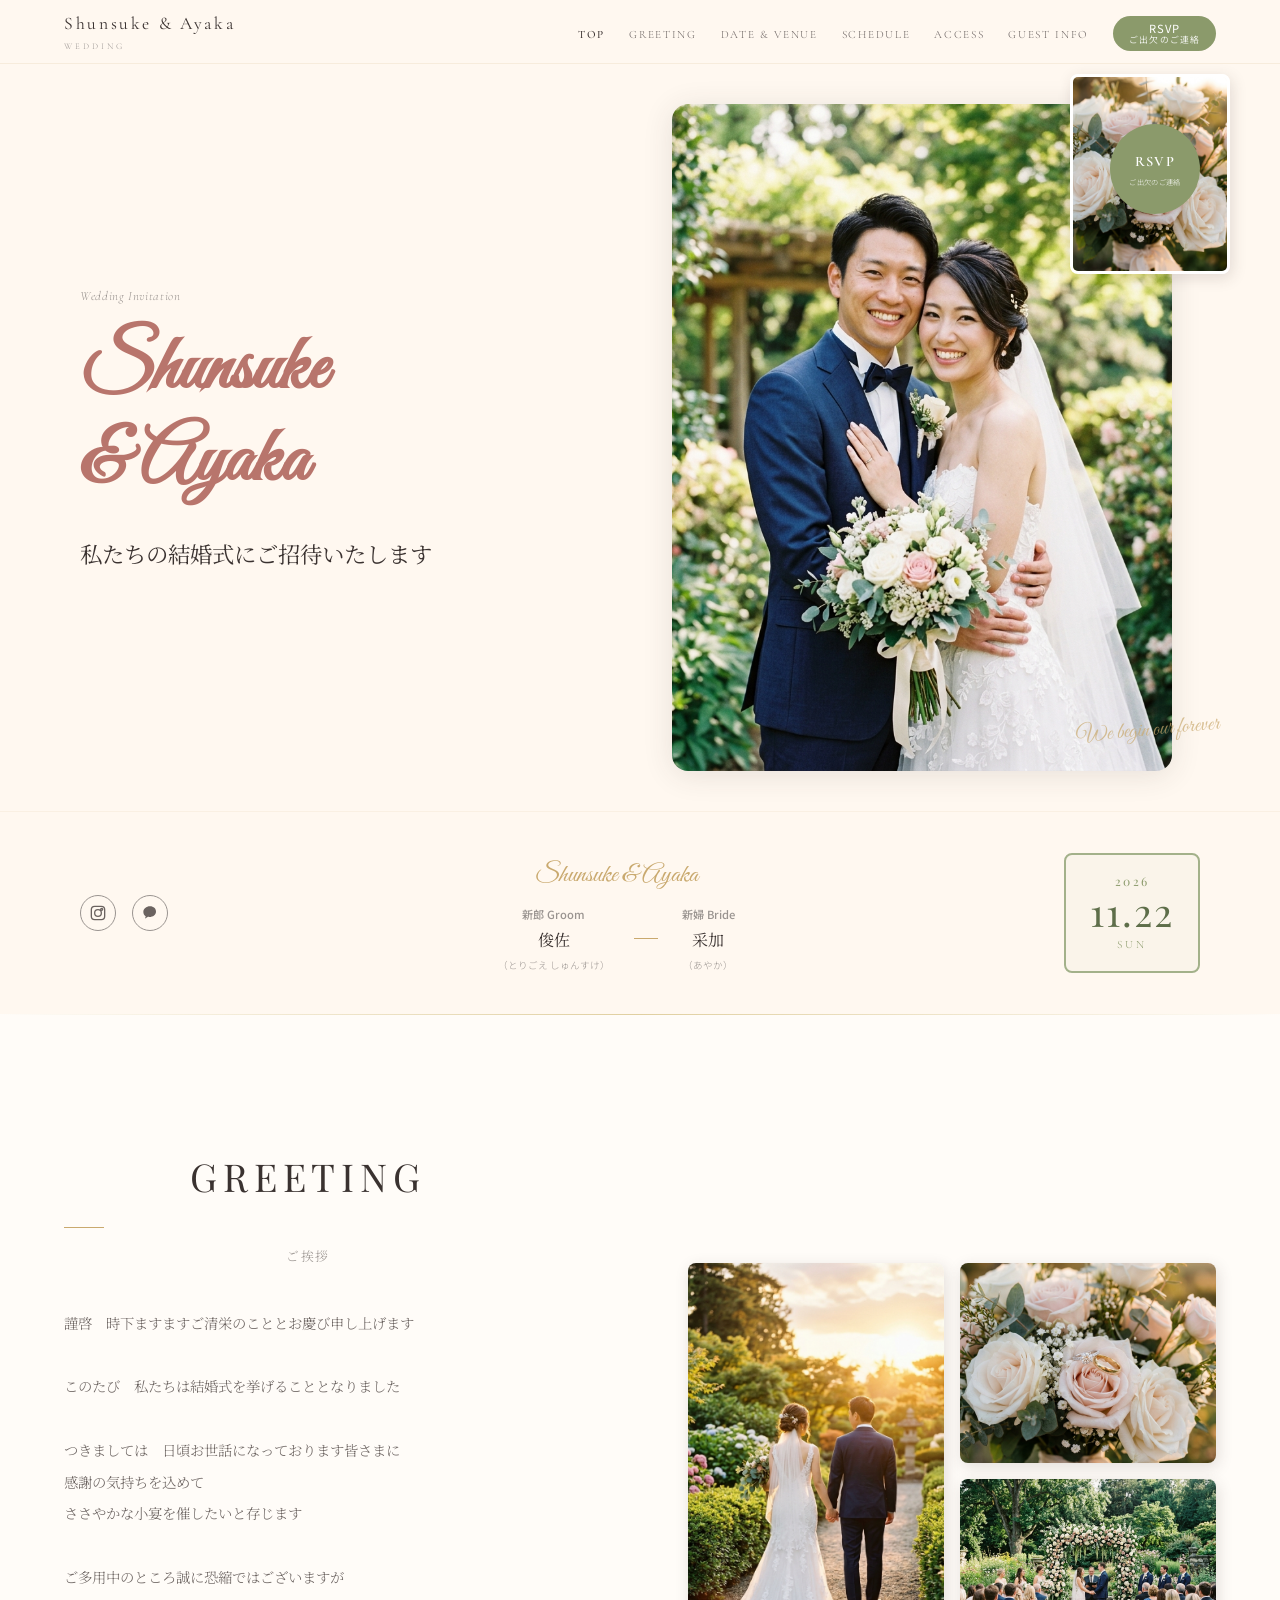
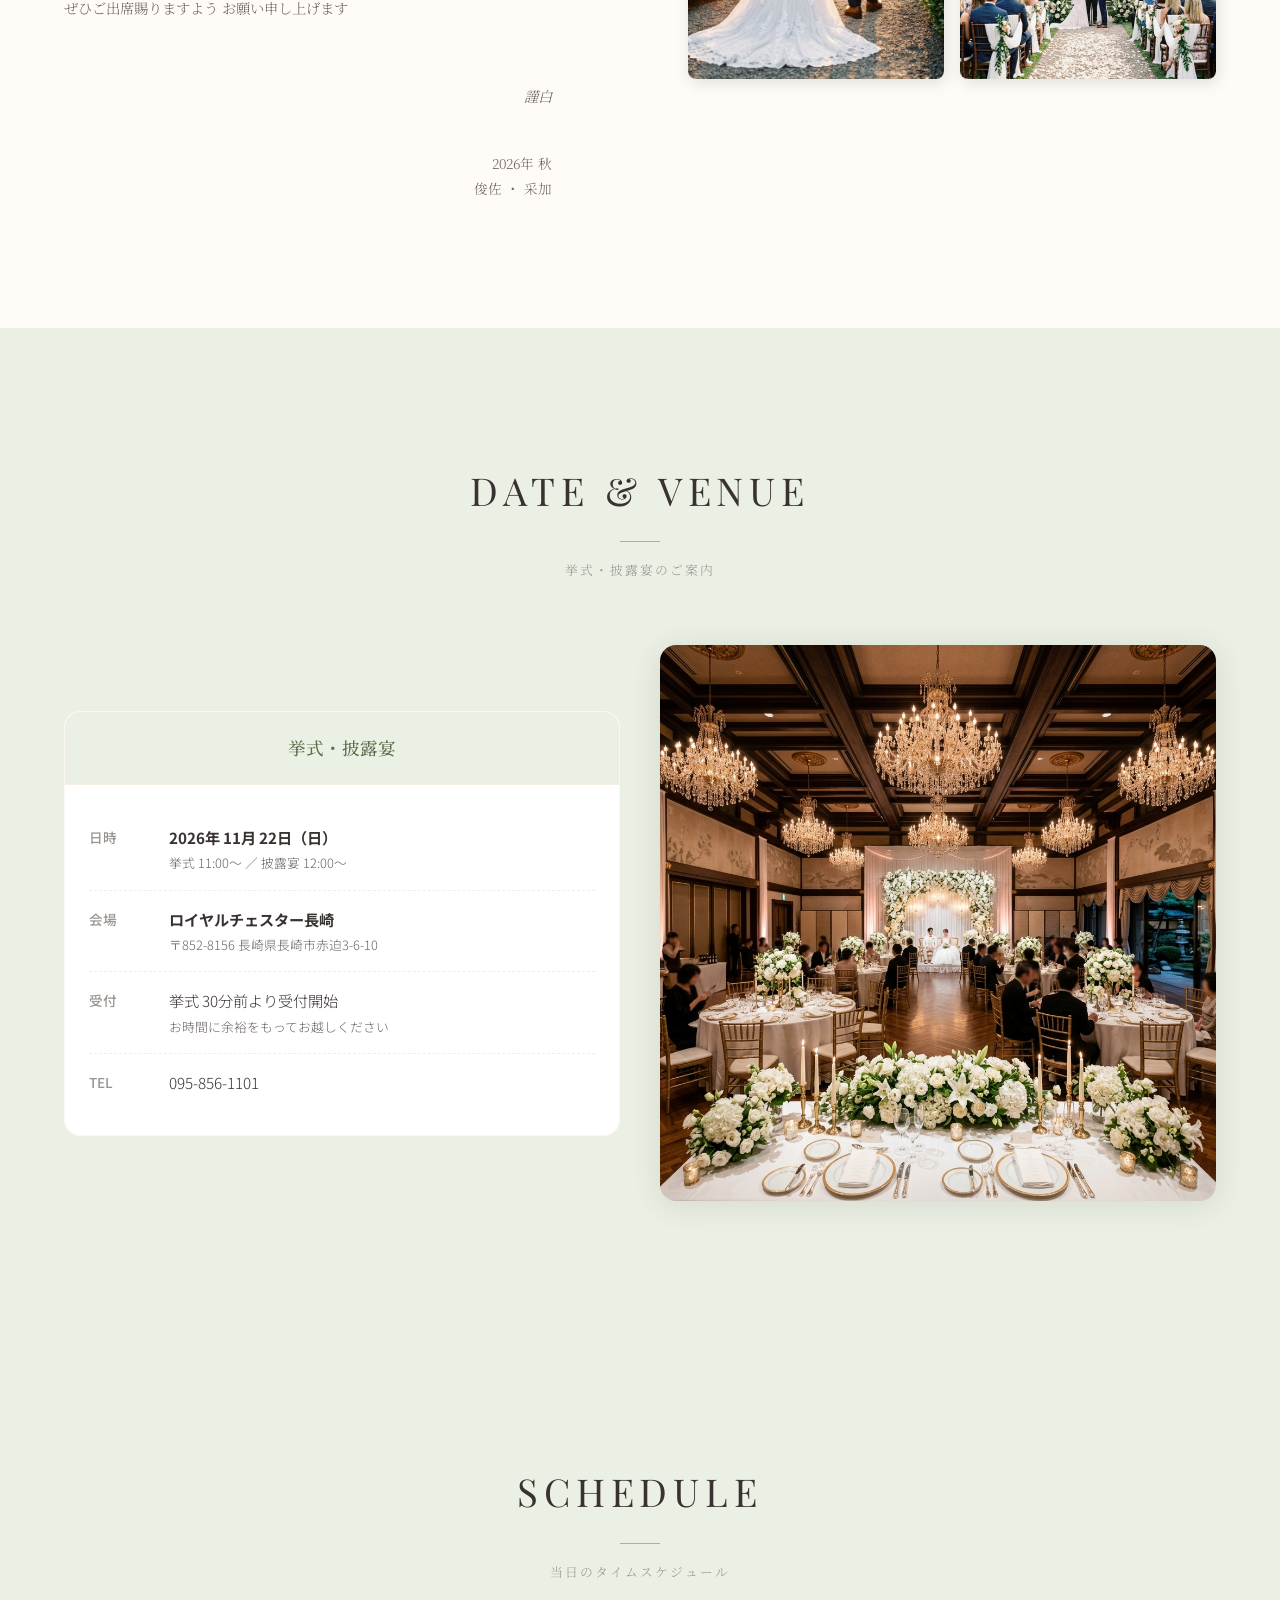
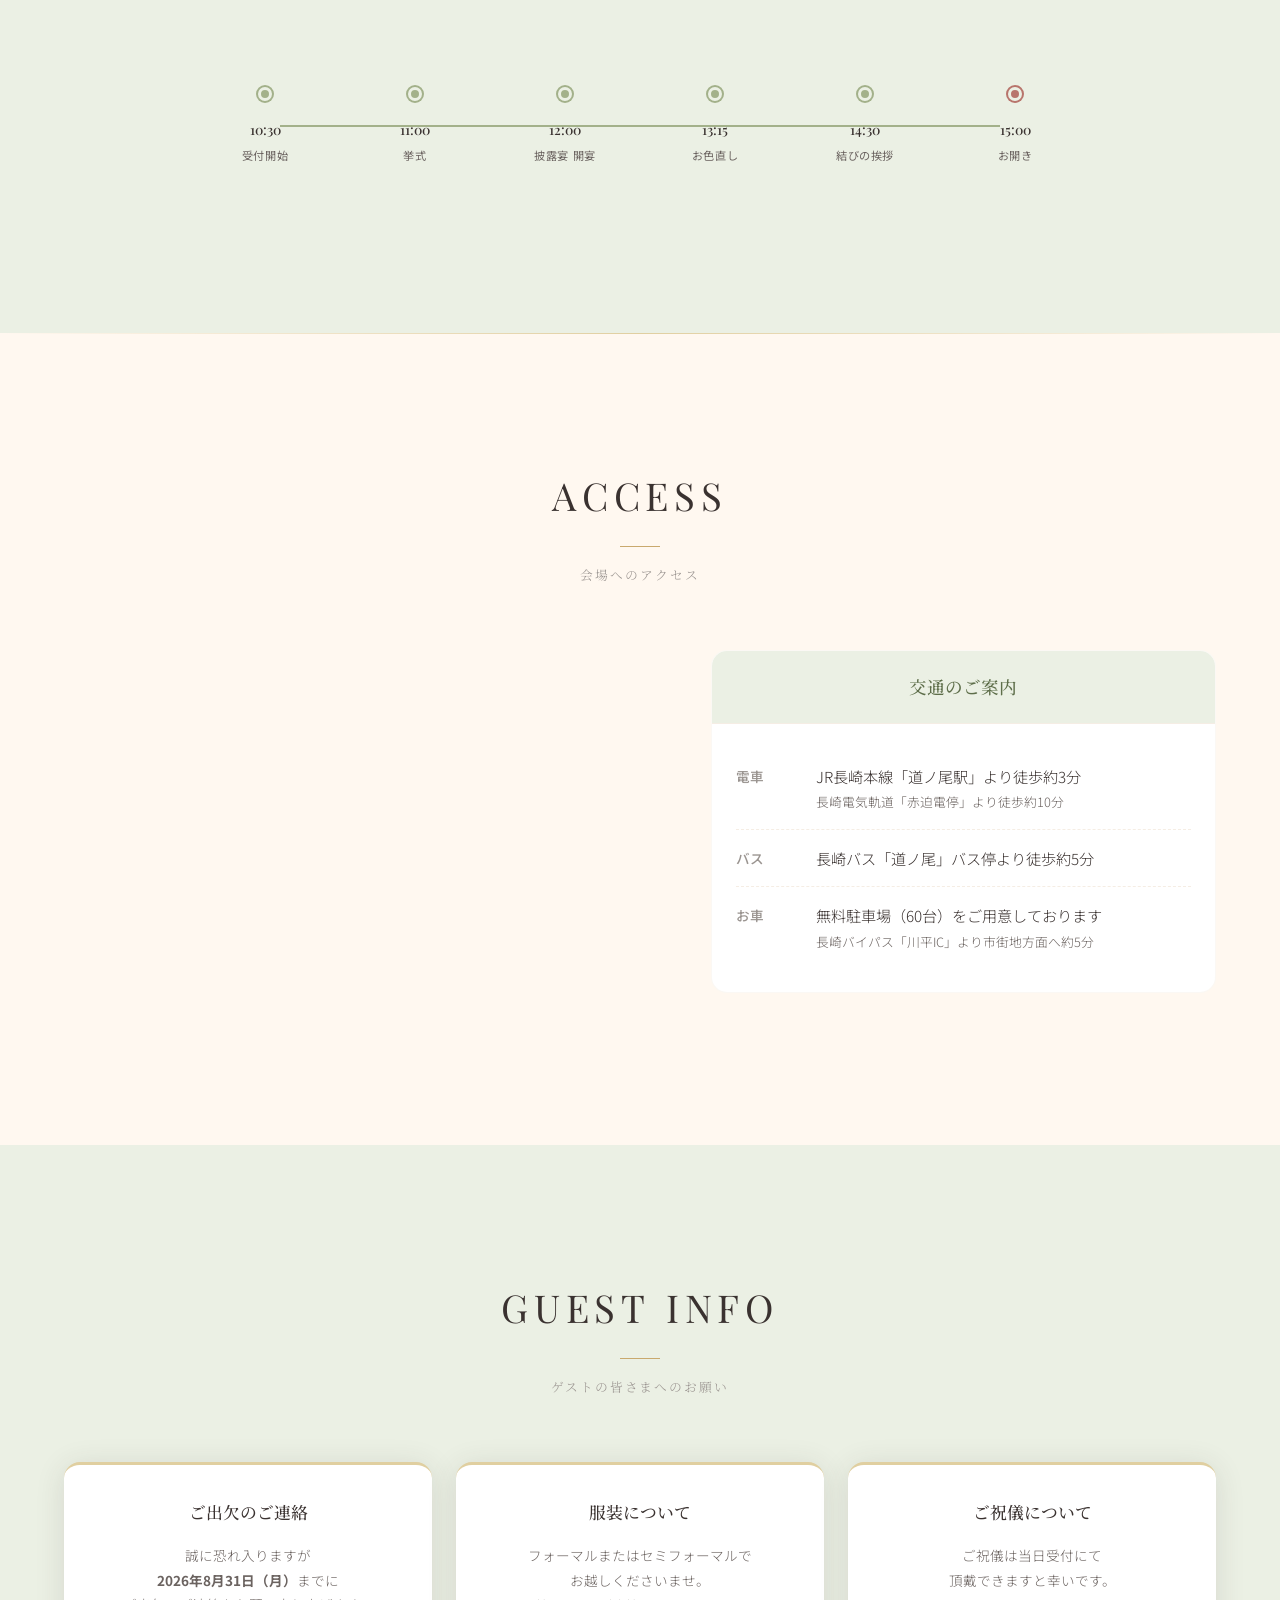
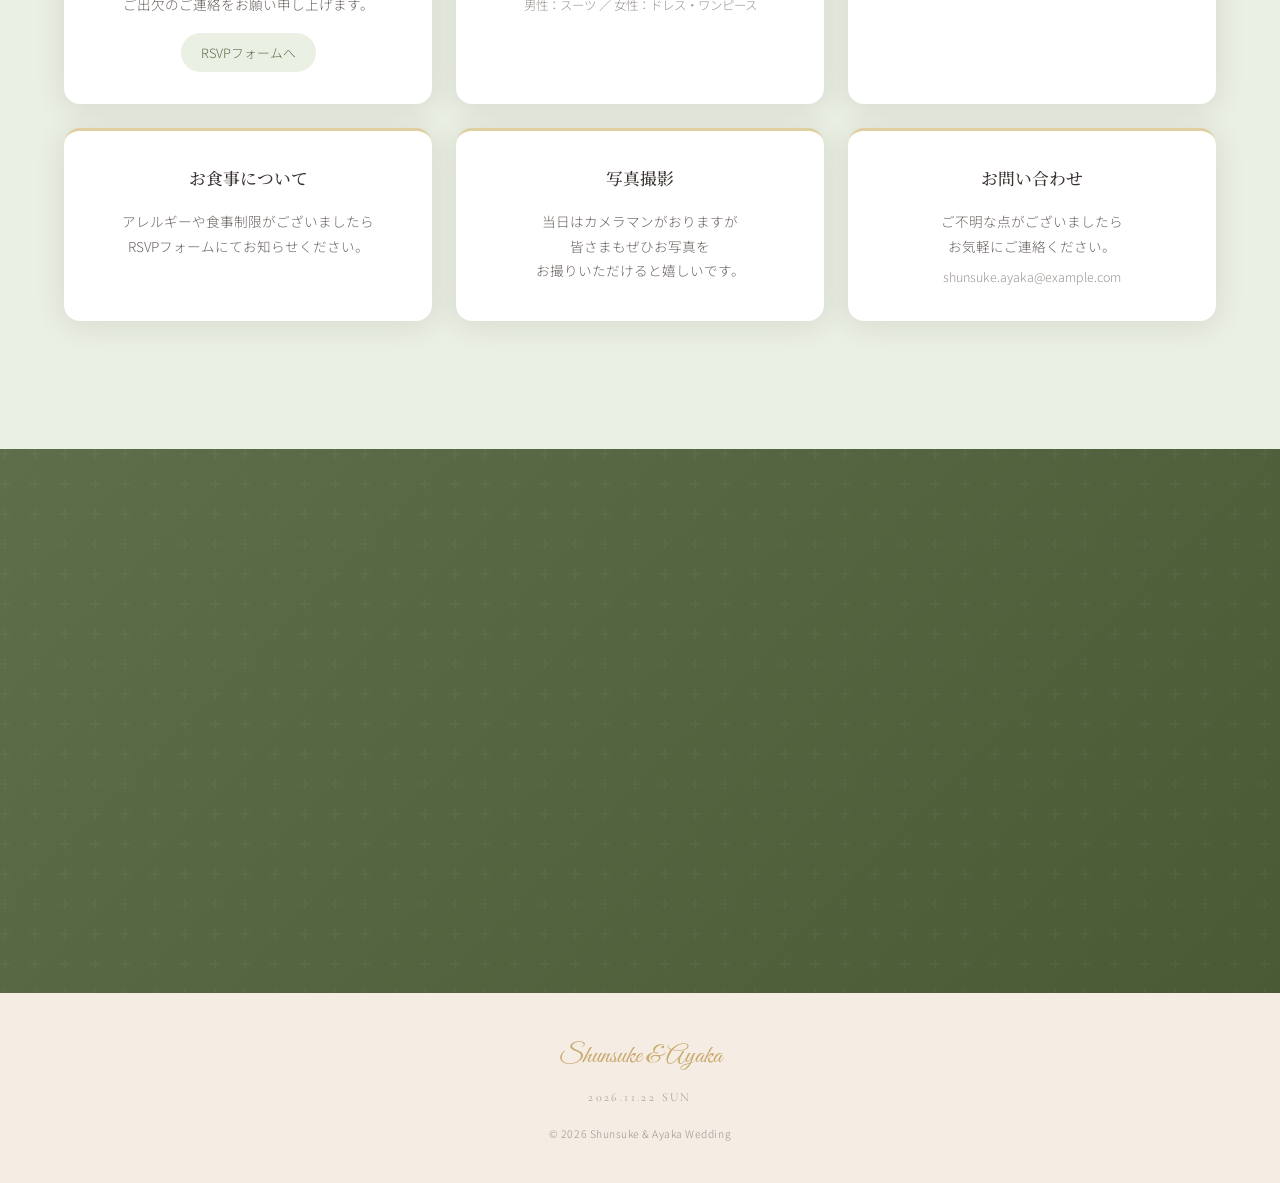
==== commit 349511c5: "Fix GREETING layout on mobile" ====
--- a/index.html
+++ b/index.html
@@ -3,6 +3,7 @@
 <head>
   <meta charset="UTF-8">
   <meta name="viewport" content="width=device-width, initial-scale=1.0">
+  <meta name="robots" content="noindex, nofollow">
   <title>Shunsuke & Ayaka Wedding | 2026.11.22</title>
   <meta name="description" content="俊佐と采加の結婚式へのご招待。2026年11月22日（日）">
   <meta name="theme-color" content="#8B9A6B">
@@ -137,9 +138,9 @@
   <!-- ========== GREETING / ご挨拶 ========== -->
   <section class="concept section-padding" id="greeting">
     <div class="container">
-      <div class="concept__inner" style="grid-template-columns: 1fr 1fr;">
-        <div class="concept__text-area fade-in" style="padding-right: var(--space-lg);">
-          <div class="section-heading" style="text-align: left; margin-bottom: var(--space-lg);">
+      <div class="concept__inner">
+        <div class="concept__text-area fade-in">
+          <div class="section-heading" style="margin-bottom: var(--space-lg);">
             <h2 class="section-heading__en">GREETING</h2>
             <span class="section-heading__line" style="margin: var(--space-sm) 0;"></span>
             <p class="section-heading__jp">ご挨拶</p>
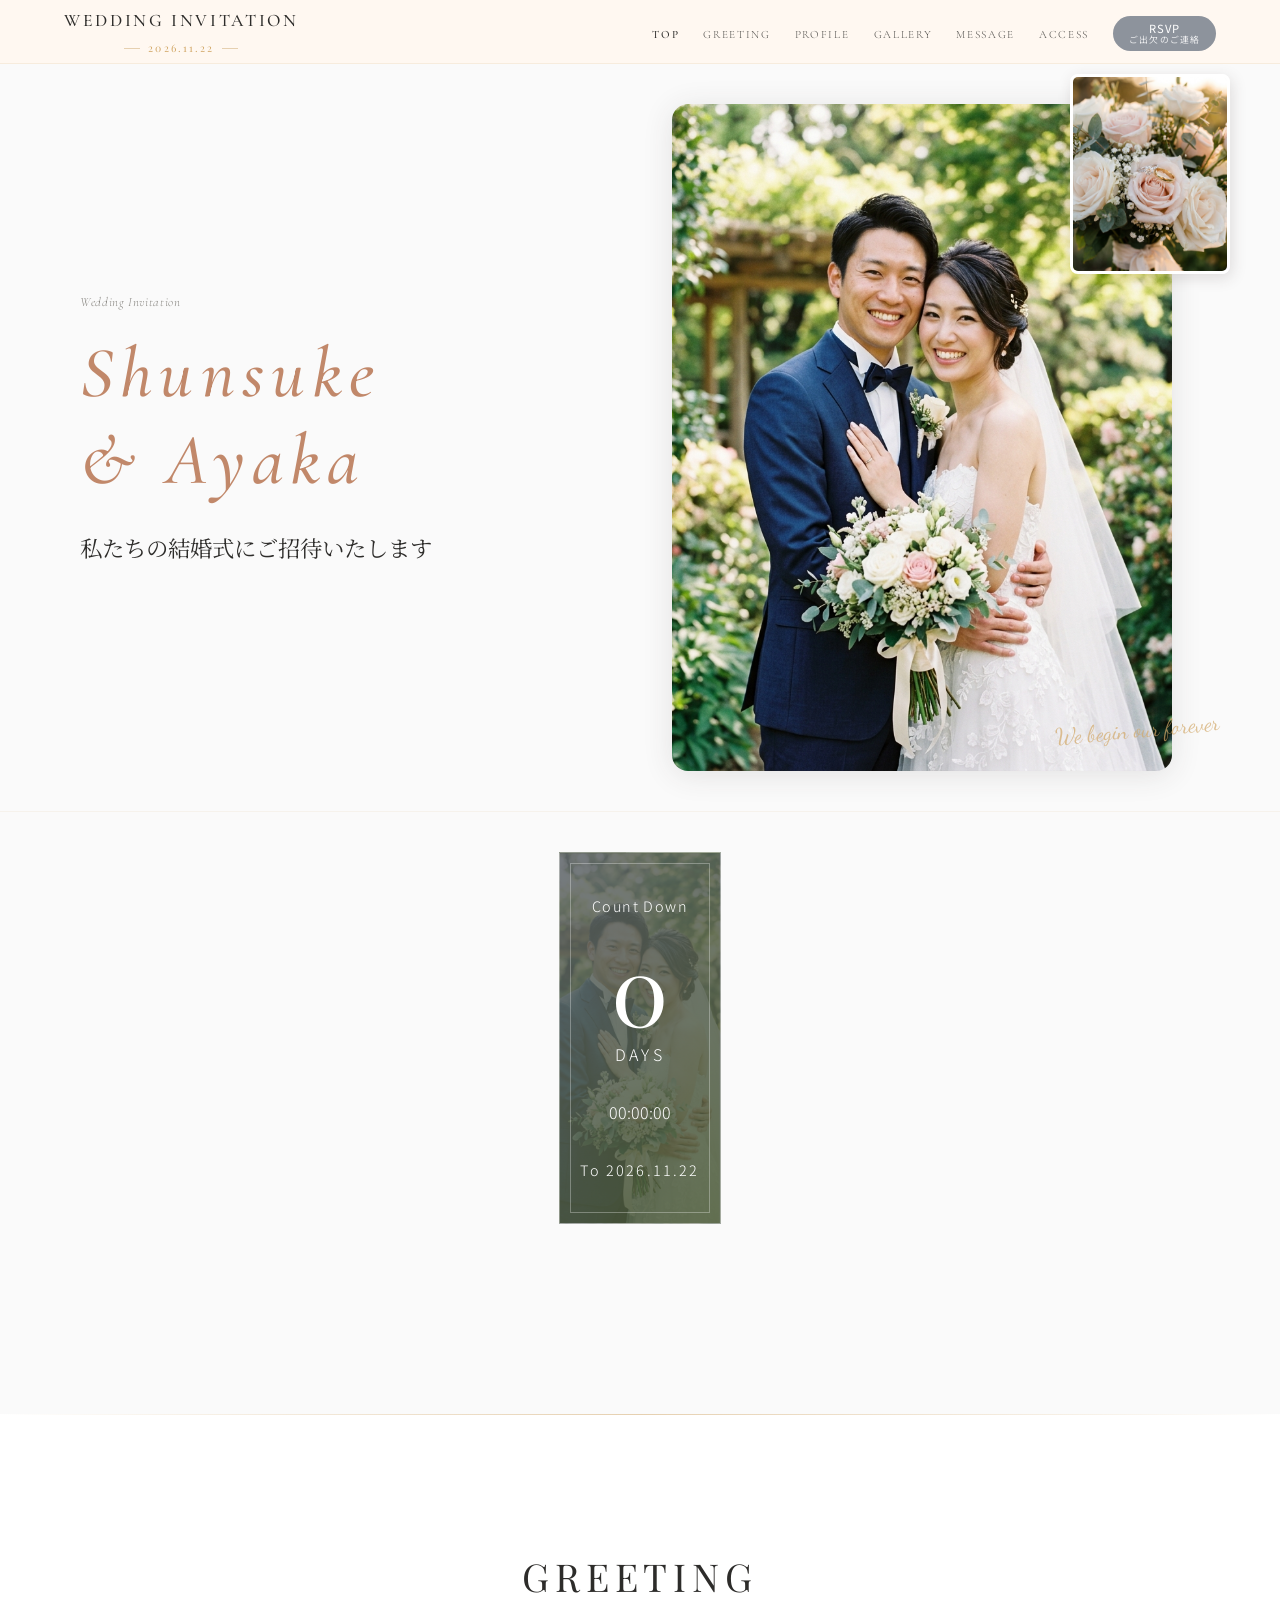
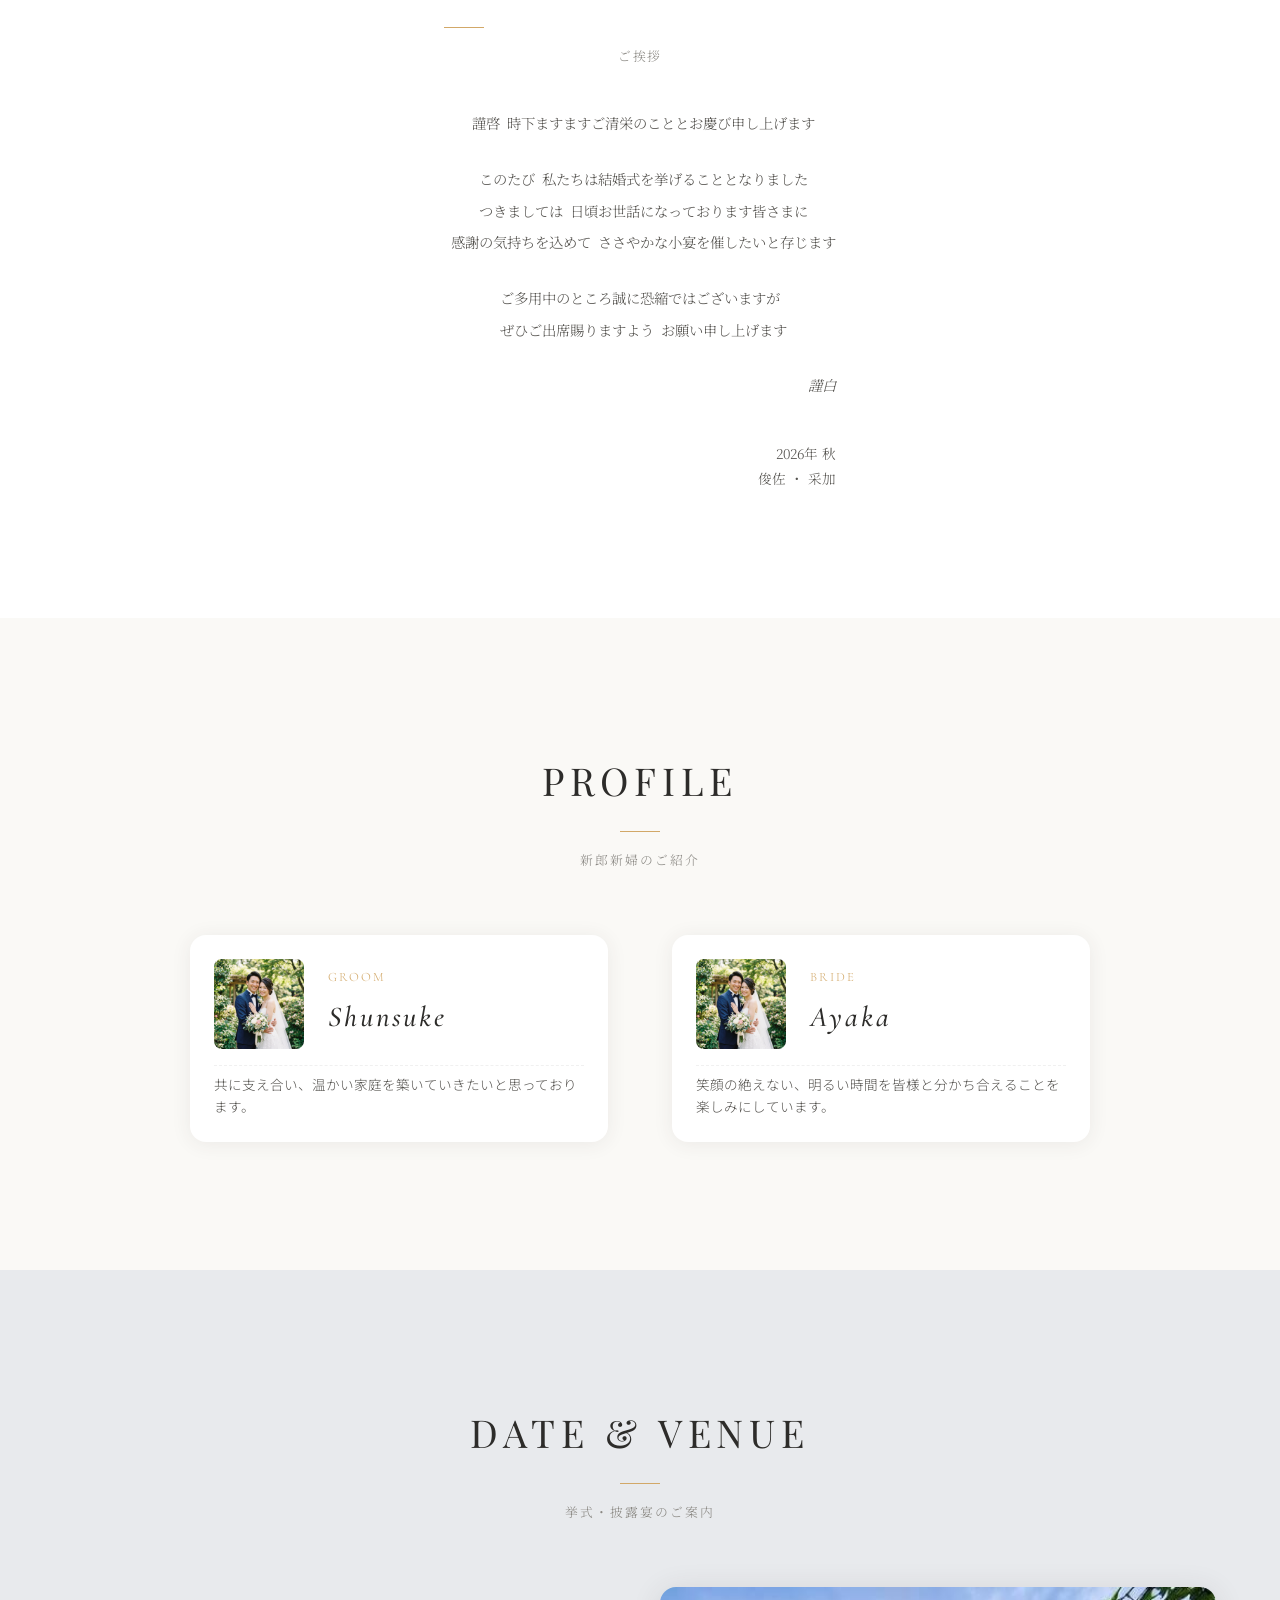
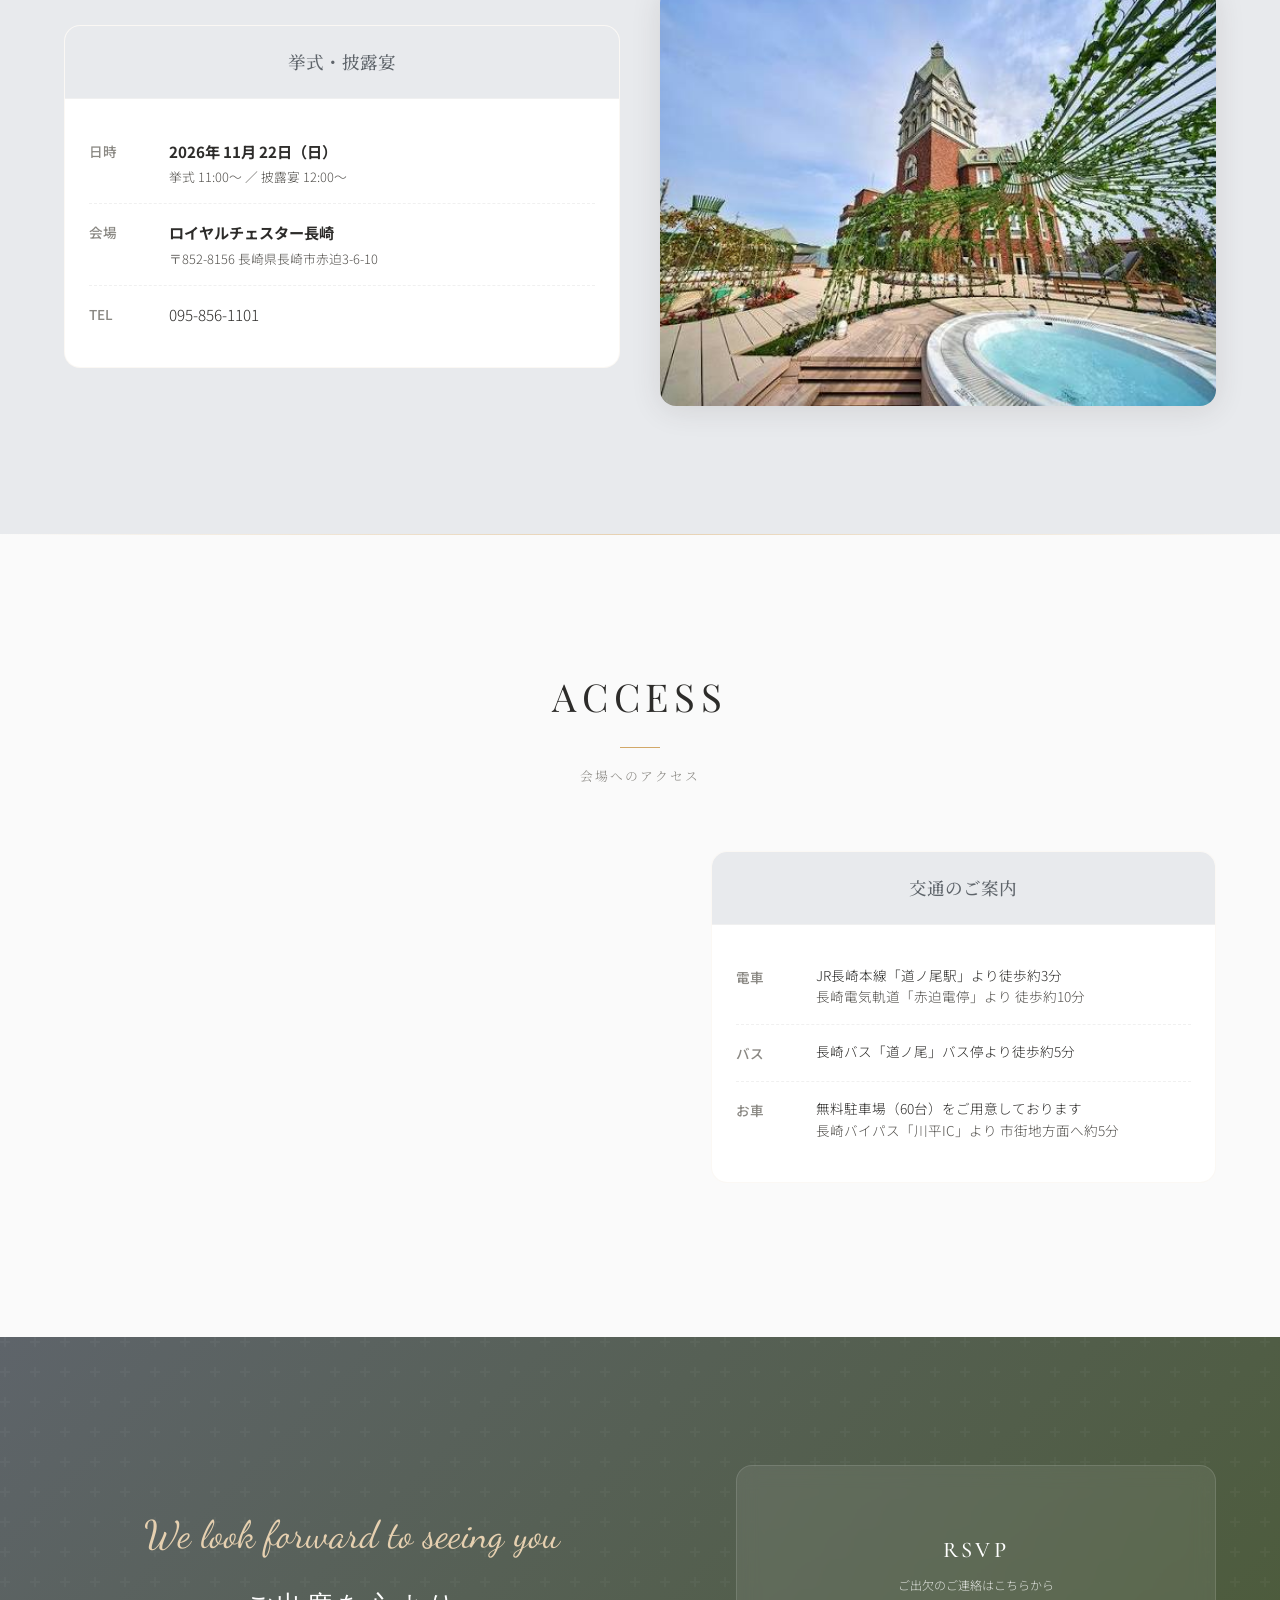
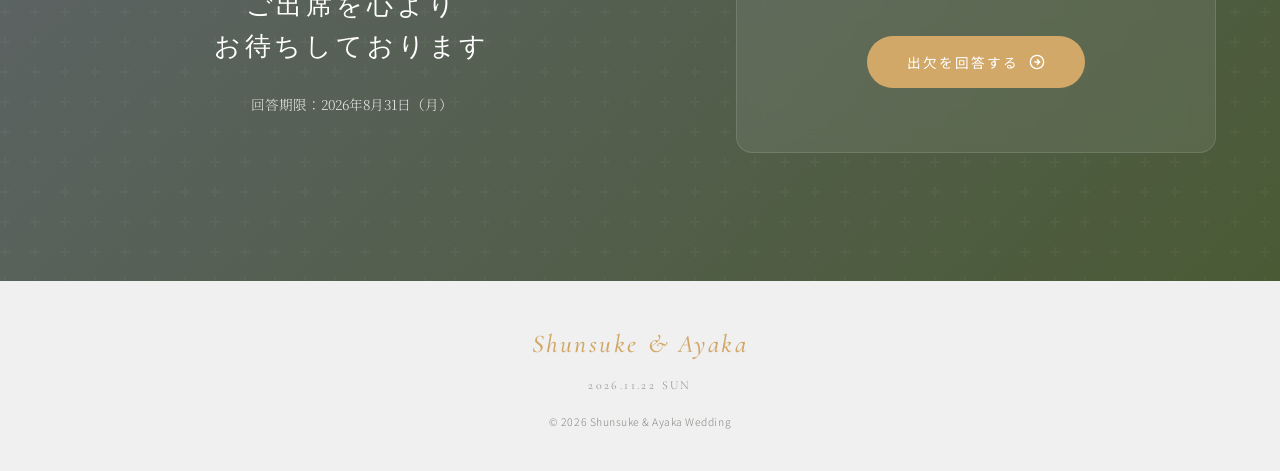
==== commit d9d1fa8f: "スマホ表示のレイアウト調整、カウントダウン修正、フォント統一、出欠画面の修正" ====
--- a/index.html
+++ b/index.html
@@ -16,25 +16,25 @@
   <nav class="nav" id="nav">
     <div class="nav__inner">
       <a href="#top" class="nav__logo" id="nav-logo">
-        Shunsuke &amp; Ayaka
-        <small>WEDDING</small>
+        <span class="nav__logo-main">WEDDING INVITATION</span>
+        <span class="nav__logo-sub">
+          <span class="nav__logo-line"></span>
+          2026.11.22
+          <span class="nav__logo-line"></span>
+        </span>
       </a>
 
       <ul class="nav__menu" id="nav-menu">
         <li><a href="#top" class="nav__link">Top</a></li>
         <li><a href="#greeting" class="nav__link">Greeting</a></li>
-        <li><a href="#info" class="nav__link">Date &amp; Venue</a></li>
-        <li><a href="#schedule" class="nav__link">Schedule</a></li>
+        <li><a href="#profile" class="nav__link">Profile</a></li>
+        <li><a href="#gallery" class="nav__link">Gallery</a></li>
+        <li><a href="#message" class="nav__link">Message</a></li>
         <li><a href="#access" class="nav__link">Access</a></li>
-        <li><a href="#notice" class="nav__link">Guest Info</a></li>
         <li><a href="invite/index.html" class="nav__rsvp" id="nav-rsvp">RSVP<span>ご出欠のご連絡</span></a></li>
       </ul>
 
-      <button class="nav__hamburger" id="nav-hamburger" aria-label="メニューを開く">
-        <span></span>
-        <span></span>
-        <span></span>
-      </button>
+
     </div>
   </nav>
 
@@ -43,10 +43,10 @@
     <button class="mobile-menu__close" id="mobile-menu-close" aria-label="メニューを閉じる">✕</button>
     <a href="#top" class="mobile-menu__link">Top</a>
     <a href="#greeting" class="mobile-menu__link">Greeting</a>
-    <a href="#info" class="mobile-menu__link">Date &amp; Venue</a>
-    <a href="#schedule" class="mobile-menu__link">Schedule</a>
+    <a href="#profile" class="mobile-menu__link">Profile</a>
+    <a href="#gallery" class="mobile-menu__link">Gallery</a>
+    <a href="#message" class="mobile-menu__link">Message</a>
     <a href="#access" class="mobile-menu__link">Access</a>
-    <a href="#notice" class="mobile-menu__link">Guest Info</a>
     <a href="invite/index.html" class="mobile-menu__link">RSVP</a>
   </div>
 
@@ -67,7 +67,7 @@
           <p class="hero__subtitle-en" style="animation-delay: 0s; margin-bottom: var(--space-sm);">
             Wedding Invitation
           </p>
-          <h1 class="hero__script">Shunsuke<br>&amp; Ayaka</h1>
+          <h1 class="hero__title">Shunsuke<br>&amp; Ayaka</h1>
           <p class="hero__subtitle-jp">
             私たちの結婚式にご招待いたします
           </p>
@@ -76,7 +76,7 @@
         <div class="hero__photo-area">
           <img
             src="assets/hero_couple.png"
-            alt="俊佐と采加"
+            alt="新郎新婦"
             class="hero__photo-main"
             id="hero-photo"
           >
@@ -86,49 +86,22 @@
             class="hero__photo-accent"
           >
           <span class="hero__decor-script">We begin our forever</span>
-
-          <a href="invite/index.html" class="hero__rsvp-badge" id="hero-rsvp">
-            <span class="rsvp-label">RSVP</span>
-            <span class="rsvp-sub">ご出欠のご連絡</span>
-          </a>
         </div>
       </div>
     </div>
 
     <!-- Hero Info Bar -->
     <div class="hero__info">
-      <div class="hero__info-inner">
-        <div class="hero__social" id="hero-social">
-          <a href="#" aria-label="Instagram">
-            <svg width="16" height="16" viewBox="0 0 24 24" fill="none" stroke="currentColor" stroke-width="2"><rect x="2" y="2" width="20" height="20" rx="5"/><circle cx="12" cy="12" r="5"/><circle cx="17.5" cy="6.5" r="1.5"/></svg>
-          </a>
-          <a href="#" aria-label="LINE">
-            <svg width="16" height="16" viewBox="0 0 24 24" fill="currentColor"><path d="M12 2C6.48 2 2 5.81 2 10.5c0 2.63 1.39 4.97 3.57 6.53-.13.47-.83 2.95-.86 3.14 0 0-.02.15.06.21.08.06.18.03.18.03.24-.03 2.78-1.84 3.93-2.7.67.1 1.37.15 2.12.15 5.52 0 10-3.31 10-7.86S17.52 2 12 2z"/></svg>
-          </a>
-        </div>
-
-        <div class="hero__names" id="hero-names">
-          <div class="hero__names-script">Shunsuke &amp; Ayaka</div>
-          <div class="hero__names-detail">
-            <div>
-              <div class="name-role">新郎 Groom</div>
-              <div class="name-kanji">俊佐</div>
-              <div class="name-reading">（とりごえ しゅんすけ）</div>
-            </div>
-            <div class="name-divider"></div>
-            <div>
-              <div class="name-role">新婦 Bride</div>
-              <div class="name-kanji">采加</div>
-              <div class="name-reading">（あやか）</div>
-            </div>
-          </div>
-        </div>
-
+      <div class="hero__info-inner" style="justify-content: center;">
         <div class="hero__date" id="hero-date">
-          <div class="hero__date-frame">
-            <span class="hero__date-year">2026</span>
-            <span class="hero__date-day">11.22</span>
-            <span class="hero__date-weekday">SUN</span>
+          <div class="hero__countdown-box fade-in">
+            <div class="countdown-label-top">Count Down</div>
+            <div class="countdown-days-large" id="cd-days">--</div>
+            <div class="countdown-days-label">DAYS</div>
+            <div class="countdown-time-row" id="cd-time">
+              <!-- JS will inject time blocks here -->
+            </div>
+            <div class="countdown-target-date">To 2026.11.22</div>
           </div>
         </div>
       </div>
@@ -136,7 +109,7 @@
   </section>
 
   <!-- ========== GREETING / ご挨拶 ========== -->
-  <section class="concept section-padding" id="greeting">
+  <section class="concept section-padding" id="greeting" style="margin-top: 150px;">
     <div class="container">
       <div class="concept__inner">
         <div class="concept__text-area fade-in">
@@ -145,33 +118,65 @@
             <span class="section-heading__line" style="margin: var(--space-sm) 0;"></span>
             <p class="section-heading__jp">ご挨拶</p>
           </div>
-          <p class="concept__text">
-            謹啓　時下ますますご清栄のこととお慶び申し上げます<br><br>
-            このたび　私たちは結婚式を挙げることとなりました<br><br>
-            つきましては　日頃お世話になっております皆さまに<br>
-            感謝の気持ちを込めて<br>
-            ささやかな小宴を催したいと存じます<br><br>
-            ご多用中のところ誠に恐縮ではございますが<br>
-            ぜひご出席賜りますよう お願い申し上げます<br><br>
-            <span style="display: block; text-align: right; margin-top: var(--space-md); font-style: italic;">
-              謹白
-            </span>
-          </p>
-          <p style="text-align: right; font-family: var(--font-serif-jp); font-size: 0.85rem; color: var(--color-brown-medium); margin-top: var(--space-md);">
-            2026年 秋<br>
-            俊佐 ・ 采加
-          </p>
-        </div>
-        <div class="concept__photos fade-in fade-in-delay-1">
-          <div class="concept__photo">
-            <img src="assets/wedding_couple_garden.png" alt="ガーデンを歩く二人">
-          </div>
-          <div class="concept__photo">
-            <img src="assets/wedding_rings.png" alt="ウェディングリング">
-          </div>
-          <div class="concept__photo">
-            <img src="assets/wedding_ceremony.png" alt="セレモニー">
-          </div>
+          <div class="concept__text-wrapper">
+            <p class="concept__text" style="margin-bottom: var(--space-md);">
+              <span class="text-wrap">謹啓　</span><span class="text-wrap">時下ますますご清栄のことと</span><span class="text-wrap">お慶び申し上げます</span>
+            </p>
+            <p class="concept__text" style="margin-bottom: var(--space-md);">
+              <span class="text-wrap">このたび　</span><span class="text-wrap">私たちは結婚式を挙げることと</span><span class="text-wrap">なりました</span><br>
+              <span class="text-wrap">つきましては　</span><span class="text-wrap">日頃お世話になっております</span><span class="text-wrap">皆さまに</span><br>
+              <span class="text-wrap">感謝の気持ちを込めて　</span><span class="text-wrap">ささやかな小宴を</span><span class="text-wrap">催したいと存じます</span>
+            </p>
+            <p class="concept__text" style="margin-bottom: var(--space-md);">
+              <span class="text-wrap">ご多用中のところ</span><span class="text-wrap">誠に恐縮ではございますが</span><br>
+              <span class="text-wrap">ぜひご出席賜りますよう　</span><span class="text-wrap">お願い申し上げます</span>
+            </p>
+            <p class="concept__text" style="text-align: right; margin-top: var(--space-md); font-style: italic;">
+              <span class="text-wrap">謹白</span>
+            </p>
+            <p style="text-align: right; font-family: var(--font-serif-jp); font-size: 0.85rem; color: var(--color-brown-medium); margin-top: var(--space-md);">
+              <span class="text-wrap">2026年 秋</span><br>
+              <span class="text-wrap">俊佐 ・ 采加</span>
+            </p>
+          </div>
+        </div>
+      </div>
+    </div>
+  </section>
+
+  <!-- ========== PROFILE / プロフィール ========== -->
+  <section class="profile section-padding" id="profile" style="background: #faf9f6;">
+    <div class="container">
+      <div class="section-heading fade-in" style="margin-bottom: var(--space-xl);">
+        <h2 class="section-heading__en">PROFILE</h2>
+        <span class="section-heading__line" style="margin: var(--space-sm) auto;"></span>
+        <p class="section-heading__jp">新郎新婦のご紹介</p>
+      </div>
+      
+      <div class="profile-area fade-in">
+        <div class="profile-card">
+          <div class="profile-header">
+            <div class="profile-photo">
+              <img src="assets/hero_couple.png" alt="Shunsuke">
+            </div>
+            <div class="profile-info">
+              <span class="profile-role">GROOM</span>
+              <h3 class="profile-name">Shunsuke</h3>
+            </div>
+          </div>
+          <p class="profile-desc">共に支え合い、温かい家庭を築いていきたいと思っております。</p>
+        </div>
+        <div class="profile-card">
+          <div class="profile-header">
+            <div class="profile-photo">
+              <img src="assets/hero_couple.png" alt="Ayaka">
+            </div>
+            <div class="profile-info">
+              <span class="profile-role">BRIDE</span>
+              <h3 class="profile-name">Ayaka</h3>
+            </div>
+          </div>
+          <p class="profile-desc">笑顔の絶えない、明るい時間を皆様と分かち合えることを楽しみにしています。</p>
         </div>
       </div>
     </div>
@@ -211,15 +216,6 @@
                 </span>
               </div>
             </div>
-            <div class="info-card__row">
-              <span class="info-card__label">受付</span>
-              <div class="info-card__value">
-                挙式 30分前より受付開始<br>
-                <span style="font-size: 0.8rem; color: var(--color-brown-medium);">
-                  お時間に余裕をもってお越しください
-                </span>
-              </div>
-            </div>
             <div class="info-card__row" style="border-bottom: none;">
               <span class="info-card__label">TEL</span>
               <div class="info-card__value">
@@ -231,51 +227,7 @@
 
         <!-- Photo -->
         <div class="info-photo fade-in fade-in-delay-1">
-          <img src="assets/wedding_venue.png" alt="会場外観" style="border-radius: var(--radius-lg); box-shadow: var(--shadow-medium); width: 100%; height: 100%; object-fit: cover;">
-        </div>
-      </div>
-    </div>
-  </section>
-
-  <!-- ========== SCHEDULE / 当日の流れ ========== -->
-  <section class="schedule section-padding" id="schedule">
-    <div class="container">
-      <div class="section-heading fade-in">
-        <h2 class="section-heading__en">SCHEDULE</h2>
-        <span class="section-heading__line"></span>
-        <p class="section-heading__jp">当日のタイムスケジュール</p>
-      </div>
-
-      <div class="schedule__timeline fade-in">
-        <div class="schedule__item" id="sched-1">
-          <div class="schedule__item-dot"></div>
-          <div class="schedule__item-time">10:30</div>
-          <div class="schedule__item-label">受付開始</div>
-        </div>
-        <div class="schedule__item" id="sched-2">
-          <div class="schedule__item-dot"></div>
-          <div class="schedule__item-time">11:00</div>
-          <div class="schedule__item-label">挙式</div>
-        </div>
-        <div class="schedule__item" id="sched-3">
-          <div class="schedule__item-dot"></div>
-          <div class="schedule__item-time">12:00</div>
-          <div class="schedule__item-label">披露宴 開宴</div>
-        </div>
-        <div class="schedule__item" id="sched-4">
-          <div class="schedule__item-dot"></div>
-          <div class="schedule__item-time">13:15</div>
-          <div class="schedule__item-label">お色直し</div>
-        </div>
-        <div class="schedule__item" id="sched-5">
-          <div class="schedule__item-dot"></div>
-          <div class="schedule__item-time">14:30</div>
-          <div class="schedule__item-label">結びの挨拶</div>
-        </div>
-        <div class="schedule__item" id="sched-6">
-          <div class="schedule__item-dot"></div>
-          <div class="schedule__item-time">15:00</div>
-          <div class="schedule__item-label">お開き</div>
+          <img src="assets/royal_chester.jpg" alt="ロイヤルチェスター長崎" style="border-radius: var(--radius-lg); box-shadow: var(--shadow-medium); width: 100%; height: auto;">
         </div>
       </div>
     </div>
@@ -314,25 +266,31 @@
             <div class="info-card__body">
               <div class="info-card__row">
                 <span class="info-card__label">電車</span>
-                <div class="info-card__value">
-                  JR長崎本線「道ノ尾駅」より徒歩約3分<br>
-                  <span style="font-size: 0.8rem; color: var(--color-brown-medium);">
-                    長崎電気軌道「赤迫電停」より徒歩約10分
+                <div class="info-card__value" style="font-size: 0.85rem;">
+                  <span class="text-wrap">JR長崎本線「道ノ尾駅」より</span><span class="text-wrap">徒歩約3分</span><br>
+                  <span class="text-wrap" style="color: var(--color-brown-medium);">
+                    長崎電気軌道「赤迫電停」より
+                  </span>
+                  <span class="text-wrap" style="color: var(--color-brown-medium);">
+                    徒歩約10分
                   </span>
                 </div>
               </div>
               <div class="info-card__row">
                 <span class="info-card__label">バス</span>
-                <div class="info-card__value">
-                  長崎バス「道ノ尾」バス停より徒歩約5分
+                <div class="info-card__value" style="font-size: 0.85rem;">
+                  <span class="text-wrap">長崎バス「道ノ尾」バス停より</span><span class="text-wrap">徒歩約5分</span>
                 </div>
               </div>
               <div class="info-card__row" style="border-bottom: none;">
                 <span class="info-card__label">お車</span>
-                <div class="info-card__value">
-                  無料駐車場（60台）をご用意しております<br>
-                  <span style="font-size: 0.8rem; color: var(--color-brown-medium);">
-                    長崎バイパス「川平IC」より市街地方面へ約5分
+                <div class="info-card__value" style="font-size: 0.85rem;">
+                  <span class="text-wrap">無料駐車場（60台）を</span><span class="text-wrap">ご用意しております</span><br>
+                  <span class="text-wrap" style="color: var(--color-brown-medium);">
+                    長崎バイパス「川平IC」より
+                  </span>
+                  <span class="text-wrap" style="color: var(--color-brown-medium);">
+                    市街地方面へ約5分
                   </span>
                 </div>
               </div>
@@ -343,70 +301,7 @@
     </div>
   </section>
 
-  <!-- ========== GUEST INFO / ゲストの皆さまへ ========== -->
-  <section class="gallery section-padding" id="notice">
-    <div class="container">
-      <div class="section-heading fade-in">
-        <h2 class="section-heading__en">GUEST INFO</h2>
-        <span class="section-heading__line"></span>
-        <p class="section-heading__jp">ゲストの皆さまへのお願い</p>
-      </div>
-
-      <div class="notice-grid">
-        <div class="notice-card fade-in" id="notice-1">
-          <h3 class="notice-card__title">ご出欠のご連絡</h3>
-          <p class="notice-card__text">
-            誠に恐れ入りますが<br>
-            <strong>2026年8月31日（月）</strong>までに<br>
-            ご出欠のご連絡をお願い申し上げます。
-          </p>
-          <a href="invite/index.html" class="notice-card__btn">RSVPフォームへ</a>
-        </div>
-        <div class="notice-card fade-in fade-in-delay-1" id="notice-2">
-          <h3 class="notice-card__title">服装について</h3>
-          <p class="notice-card__text">
-            フォーマルまたはセミフォーマルで<br>
-            お越しくださいませ。<br>
-            <span style="font-size: 0.78rem; color: var(--color-brown-light);">
-              男性：スーツ ／ 女性：ドレス・ワンピース
-            </span>
-          </p>
-        </div>
-        <div class="notice-card fade-in fade-in-delay-2" id="notice-3">
-          <h3 class="notice-card__title">ご祝儀について</h3>
-          <p class="notice-card__text">
-            ご祝儀は当日受付にて<br>
-            頂戴できますと幸いです。
-          </p>
-        </div>
-        <div class="notice-card fade-in fade-in-delay-3" id="notice-4">
-          <h3 class="notice-card__title">お食事について</h3>
-          <p class="notice-card__text">
-            アレルギーや食事制限がございましたら<br>
-            RSVPフォームにてお知らせください。
-          </p>
-        </div>
-        <div class="notice-card fade-in fade-in-delay-1" id="notice-5">
-          <h3 class="notice-card__title">写真撮影</h3>
-          <p class="notice-card__text">
-            当日はカメラマンがおりますが<br>
-            皆さまもぜひお写真を<br>
-            お撮りいただけると嬉しいです。
-          </p>
-        </div>
-        <div class="notice-card fade-in fade-in-delay-2" id="notice-6">
-          <h3 class="notice-card__title">お問い合わせ</h3>
-          <p class="notice-card__text">
-            ご不明な点がございましたら<br>
-            お気軽にご連絡ください。
-          </p>
-          <p style="font-size: 0.78rem; color: var(--color-brown-light); margin-top: var(--space-xs);">
-            shunsuke.ayaka@example.com
-          </p>
-        </div>
-      </div>
-    </div>
-  </section>
+
 
   <!-- ========== RSVP / ご出欠 ========== -->
   <section class="thankyou section-padding" id="rsvp">
--- a/style.css
+++ b/style.css
@@ -4,36 +4,37 @@
    ============================================================ */
 
 /* --- Google Fonts Import --- */
-@import url('https://fonts.googleapis.com/css2?family=Cormorant+Garamond:ital,wght@0,300;0,400;0,500;0,600;0,700;1,300;1,400;1,500&family=Great+Vibes&family=Noto+Sans+JP:wght@300;400;500;700&family=Noto+Serif+JP:wght@200;300;400;500;600&family=Playfair+Display:ital,wght@0,400;0,500;0,600;1,400;1,500&display=swap');
+@import url('https://fonts.googleapis.com/css2?family=Cormorant+Garamond:ital,wght@0,300;0,400;0,500;0,600;0,700;1,300;1,400;1,500&family=Dancing+Script:wght@400;500;600;700&family=Noto+Sans+JP:wght@300;400;500;700&family=Noto+Serif+JP:wght@200;300;400;500;600&family=Playfair+Display:ital,wght@0,400;0,500;0,600;1,400;1,500&family=Quicksand:wght@500;600;700&display=swap');
 
 /* --- CSS Custom Properties --- */
 :root {
   /* Colors */
-  --color-cream: #FFF8F0;
-  --color-cream-light: #FFFCF8;
-  --color-cream-dark: #F5EDE4;
-  --color-sage: #A3B18A;
-  --color-sage-light: #EBF0E4;
-  --color-sage-medium: #8B9A6B;
-  --color-sage-dark: #5E6E4A;
-  --color-pink: #E8C4B8;
-  --color-pink-light: #F5E4DC;
-  --color-pink-medium: #D4A090;
-  --color-gold: #C9A96E;
-  --color-gold-light: #E0CFA0;
-  --color-brown: #3A3230;
-  --color-brown-medium: #6B6360;
-  --color-brown-light: #9A9490;
-  --color-terra: #B8756C;
+  --color-cream: #FAFAFA;       /* Light neutral */
+  --color-cream-light: #FFFFFF; /* Pure white */
+  --color-cream-dark: #F0F0F0;  /* Slightly darker neutral */
+  --color-sage: #B0B3B8;        /* Soft silver/grey */
+  --color-sage-light: #E8EAED;
+  --color-sage-medium: #8D939C;
+  --color-sage-dark: #5E646A;
+  --color-pink: #E8B9B9;        /* Vibrant dusty rose */
+  --color-pink-light: #FFF0F0;  /* Soft blush */
+  --color-pink-medium: #C99595;
+  --color-gold: #D2A868;        /* True gold */
+  --color-gold-light: #E6D0B0;
+  --color-brown: #2D2C2A;       /* Deep charcoal/brown */
+  --color-brown-medium: #54524E;
+  --color-brown-light: #8A8883;
+  --color-terra: #C1886A;       /* Vibrant terra */
   --color-white: #FFFFFF;
-  --color-overlay: rgba(58, 50, 48, 0.4);
+  --color-overlay: rgba(45, 44, 42, 0.4);
 
   /* Typography */
-  --font-script: 'Great Vibes', cursive;
+  --font-script: 'Dancing Script', cursive;
   --font-serif-en: 'Cormorant Garamond', 'Playfair Display', serif;
   --font-serif-jp: 'Noto Serif JP', serif;
   --font-sans-jp: 'Noto Sans JP', sans-serif;
   --font-display: 'Playfair Display', serif;
+  --font-cute: 'Quicksand', sans-serif;
 
   /* Spacing */
   --space-xs: 0.5rem;
@@ -224,20 +225,35 @@
 }
 
 .nav__logo {
+  display: flex;
+  flex-direction: column;
+  align-items: center;
+  text-decoration: none;
+}
+
+.nav__logo-main {
   font-family: var(--font-serif-en);
-  font-weight: 400;
   font-size: 1.1rem;
   letter-spacing: 0.15em;
+  font-weight: 500;
   color: var(--color-brown);
 }
 
-.nav__logo small {
-  display: block;
-  font-size: 0.55rem;
-  letter-spacing: 0.35em;
-  text-transform: uppercase;
-  color: var(--color-brown-light);
-  font-weight: 300;
+.nav__logo-sub {
+  display: flex;
+  align-items: center;
+  gap: 8px;
+  font-family: var(--font-display);
+  font-size: 0.65rem;
+  letter-spacing: 0.2em;
+  color: var(--color-gold);
+  margin-top: 2px;
+}
+
+.nav__logo-line {
+  width: 16px;
+  height: 1px;
+  background: var(--color-gold-light);
 }
 
 .nav__menu {
@@ -361,14 +377,17 @@
   z-index: 3;
 }
 
-.hero__script {
-  font-family: var(--font-script);
-  font-size: clamp(3rem, 6vw, 5rem);
+.hero__title {
+  font-family: var(--font-serif-en);
+  font-size: clamp(3rem, 6vw, 4.5rem);
+  font-weight: 500;
+  font-style: italic;
   color: var(--color-terra);
   line-height: 1.2;
   margin-bottom: var(--space-md);
   animation: fadeInUp 1.2s ease forwards;
   opacity: 0;
+  letter-spacing: 0.1em;
 }
 
 .hero__subtitle-jp {
@@ -438,45 +457,6 @@
   white-space: nowrap;
 }
 
-.hero__rsvp-badge {
-  position: absolute;
-  top: 20px;
-  right: 0;
-  z-index: 5;
-  display: flex;
-  flex-direction: column;
-  align-items: center;
-  justify-content: center;
-  width: 90px;
-  height: 90px;
-  background: var(--color-sage-medium);
-  border-radius: 50%;
-  color: var(--color-white);
-  text-align: center;
-  box-shadow: var(--shadow-soft);
-  animation: scaleIn 1s ease 1s forwards;
-  opacity: 0;
-  transition: var(--transition-base);
-}
-
-.hero__rsvp-badge:hover {
-  transform: scale(1.08);
-  box-shadow: 0 6px 25px rgba(139, 154, 107, 0.35);
-}
-
-.hero__rsvp-badge .rsvp-label {
-  font-family: var(--font-serif-en);
-  font-size: 0.9rem;
-  font-weight: 600;
-  letter-spacing: 0.1em;
-}
-
-.hero__rsvp-badge .rsvp-sub {
-  font-size: 0.45rem;
-  letter-spacing: 0.05em;
-  margin-top: 2px;
-}
-
 /* Floating petals */
 .petal {
   position: absolute;
@@ -587,38 +567,84 @@
   text-align: center;
 }
 
-.hero__date-frame {
-  display: inline-flex;
+.hero__countdown-box {
+  background-image: 
+    linear-gradient(135deg, rgba(94, 100, 106, 0.85) 0%, rgba(74, 90, 53, 0.85) 100%),
+    url('assets/hero_couple.png');
+  background-size: cover;
+  background-position: center;
+  border: 1px solid rgba(255, 255, 255, 0.4);
+  padding: 40px 20px;
+  position: relative;
+  text-align: center;
+  color: var(--color-cream-light, #FAF9F6);
+  width: 100%;
+  max-width: 400px;
+  margin: 0 auto;
+}
+
+.hero__countdown-box::before {
+  content: '';
+  position: absolute;
+  top: 10px; left: 10px; right: 10px; bottom: 10px;
+  border: 1px solid rgba(255, 255, 255, 0.3);
+  pointer-events: none;
+}
+
+.countdown-label-top {
+  font-family: var(--font-sans-en);
+  font-size: 0.9rem;
+  letter-spacing: 0.1em;
+  margin-bottom: 20px;
+}
+
+.countdown-days-large {
+  font-family: var(--font-display);
+  font-size: 6rem;
+  line-height: 1;
+  font-weight: 300;
+  margin-bottom: 5px;
+  color: var(--color-cream-light, #FAF9F6);
+}
+
+.countdown-days-label {
+  font-family: var(--font-sans-en);
+  font-size: 1rem;
+  letter-spacing: 0.2em;
+  margin-bottom: 30px;
+}
+
+.countdown-time-row {
+  display: flex;
+  justify-content: center;
+  gap: 20px;
+  margin-bottom: 30px;
+}
+
+.time-block {
+  display: flex;
   flex-direction: column;
   align-items: center;
-  padding: var(--space-sm) var(--space-md);
-  border: 2px solid var(--color-sage);
-  border-radius: var(--radius-md);
-  background: rgba(163, 177, 138, 0.06);
-}
-
-.hero__date-year {
+}
+
+.time-num {
   font-family: var(--font-display);
-  font-size: 0.75rem;
-  letter-spacing: 0.2em;
-  color: var(--color-sage-medium);
-}
-
-.hero__date-day {
-  font-family: var(--font-display);
-  font-size: 2.4rem;
-  font-weight: 400;
-  color: var(--color-sage-dark);
-  line-height: 1;
-  letter-spacing: 0.05em;
-}
-
-.hero__date-weekday {
-  font-family: var(--font-serif-en);
-  font-size: 0.7rem;
-  letter-spacing: 0.3em;
-  color: var(--color-sage-medium);
-  margin-top: 4px;
+  font-size: 2rem;
+  font-weight: 300;
+  margin-bottom: 4px;
+}
+
+.time-label {
+  font-family: var(--font-sans-en);
+  font-size: 0.55rem;
+  letter-spacing: 0.1em;
+  text-transform: uppercase;
+}
+
+.countdown-target-date {
+  font-family: var(--font-sans-en);
+  font-size: 0.9rem;
+  letter-spacing: 0.15em;
 }
 
 /* ============================================================
@@ -695,13 +721,14 @@
 
 .concept__inner {
   display: grid;
-  grid-template-columns: 1fr 1fr;
-  gap: var(--space-2xl);
-  align-items: center;
+  grid-template-columns: 1fr;
+  align-items: center;
+  justify-content: center;
 }
 
 .concept__text-area {
-  padding-right: var(--space-lg);
+  text-align: center;
+  margin: 0 auto;
 }
 
 .concept__title {
@@ -721,6 +748,10 @@
   line-height: 2.2;
   color: var(--color-brown-medium);
   margin-bottom: var(--space-lg);
+}
+
+.text-wrap {
+  display: inline-block;
 }
 
 .concept__button {
@@ -752,42 +783,86 @@
   transform: translateX(4px);
 }
 
-.concept__photos {
+/* --- Profile Area --- */
+.profile-area {
+  display: flex;
+  flex-direction: column;
+  gap: var(--space-lg);
+}
+
+.profile-card {
+  display: flex;
+  flex-direction: column;
+  gap: var(--space-sm);
+  background: var(--color-white);
+  padding: var(--space-md);
+  border-radius: var(--radius-lg);
+  box-shadow: var(--shadow-soft);
+}
+
+.profile-header {
+  display: flex;
+  align-items: center;
+  gap: var(--space-md);
+}
+
+.profile-photo {
+  flex-shrink: 0;
+  width: 90px;
+  height: 90px;
+  border-radius: var(--radius-md);
+  overflow: hidden;
+}
+
+.profile-photo img {
+  width: 100%;
+  height: 100%;
+  object-fit: cover;
+  object-position: top;
+}
+
+.profile-card:nth-child(2) .profile-photo img {
+  object-position: center;
+}
+
+.profile-info {
+  flex-grow: 1;
+}
+
+.profile-role {
+  display: block;
+  font-family: var(--font-serif-en);
+  font-size: 0.8rem;
+  letter-spacing: 0.15em;
+  color: var(--color-gold);
+  margin-bottom: 2px;
+}
+
+.profile-name {
+  font-family: var(--font-serif-en);
+  font-size: 1.8rem;
+  font-weight: 500;
+  font-style: italic;
+  letter-spacing: 0.1em;
+  color: var(--color-brown);
+  margin-bottom: 0;
+}
+
+.profile-desc {
+  font-size: 0.85rem;
+  color: var(--color-brown-medium);
+  line-height: 1.6;
+  padding-top: 8px;
+  border-top: 1px dashed var(--color-cream-dark);
+  text-align: left;
+}
+
+.profile-area {
   display: grid;
   grid-template-columns: 1fr 1fr;
-  grid-template-rows: 1fr 1fr;
-  gap: var(--space-sm);
-}
-
-.concept__photo {
-  border-radius: var(--radius-md);
-  overflow: hidden;
-  box-shadow: var(--shadow-photo);
-  transition: var(--transition-base);
-}
-
-.concept__photo:hover {
-  transform: translateY(-4px);
-  box-shadow: var(--shadow-medium);
-}
-
-.concept__photo img {
-  width: 100%;
-  height: 200px;
-  object-fit: cover;
-  transition: var(--transition-slow);
-}
-
-.concept__photo:hover img {
-  transform: scale(1.05);
-}
-
-.concept__photo:first-child {
-  grid-row: span 2;
-}
-
-.concept__photo:first-child img {
-  height: 100%;
+  gap: var(--space-xl);
+  max-width: 900px;
+  margin: 0 auto;
 }
 
 .concept__decor {
@@ -1162,12 +1237,12 @@
 .schedule__timeline::before {
   content: '';
   position: absolute;
-  top: 50%;
+  top: calc(var(--space-lg) + 9px);
   left: 10%;
   right: 10%;
   height: 2px;
   background: var(--color-sage);
-  transform: translateY(-50%);
+  transform: none;
 }
 
 .schedule__item {
@@ -1340,8 +1415,11 @@
 }
 
 .footer__names {
-  font-family: var(--font-script);
+  font-family: var(--font-serif-en);
   font-size: 1.6rem;
+  font-weight: 500;
+  font-style: italic;
+  letter-spacing: 0.1em;
   color: var(--color-gold);
   margin-bottom: var(--space-xs);
 }
@@ -1521,6 +1599,21 @@
     text-align: center;
   }
 
+  .profile-card {
+    padding: var(--space-md);
+  }
+
+  .profile-photo {
+    width: 40vw;
+    height: 40vw;
+    max-width: 180px;
+    max-height: 180px;
+  }
+
+  .profile-area {
+    grid-template-columns: 1fr;
+  }
+
   .concept__inner {
     grid-template-columns: 1fr;
     text-align: center;
@@ -1579,9 +1672,9 @@
   }
 
   .schedule__timeline::before {
-    top: 0;
-    bottom: 0;
-    left: 20px;
+    top: var(--space-lg);
+    bottom: var(--space-lg);
+    left: 41px;
     right: auto;
     width: 2px;
     height: auto;
@@ -1598,6 +1691,9 @@
     margin-bottom: 0;
     position: absolute;
     left: -32px;
+    top: 0;
+    bottom: 0;
+    margin: auto;
   }
 
   .thankyou__inner {
@@ -1619,6 +1715,13 @@
     max-width: 280px;
   }
 
+  .hero__countdown-box {
+    width: 94vw;
+    margin-left: calc(-47vw + 50%);
+    max-width: none;
+    box-sizing: border-box;
+  }
+
   .concept__photo img {
     height: 150px;
   }
@@ -1629,6 +1732,10 @@
 
   .schedule__timeline {
     padding-left: var(--space-lg);
+  }
+
+  .schedule__timeline::before {
+    left: 17px;
   }
 
   .thankyou__rsvp-box {
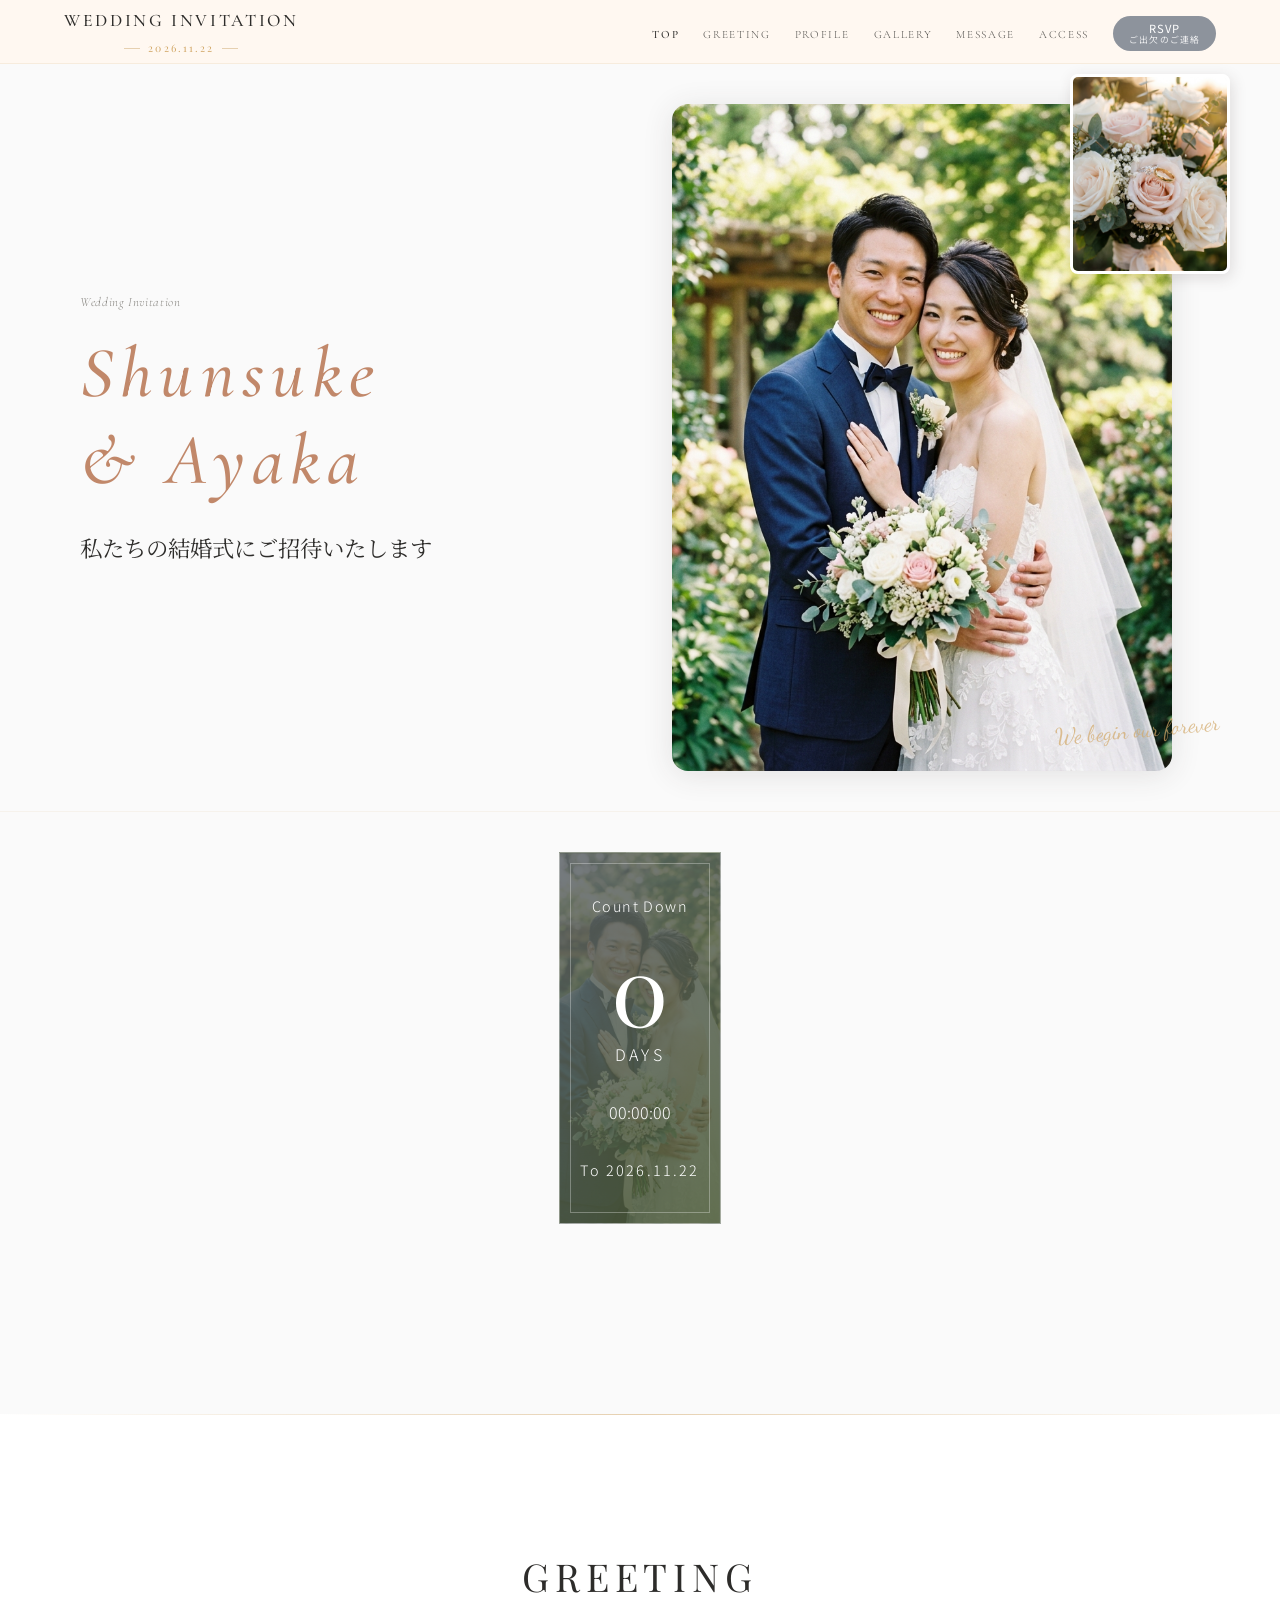
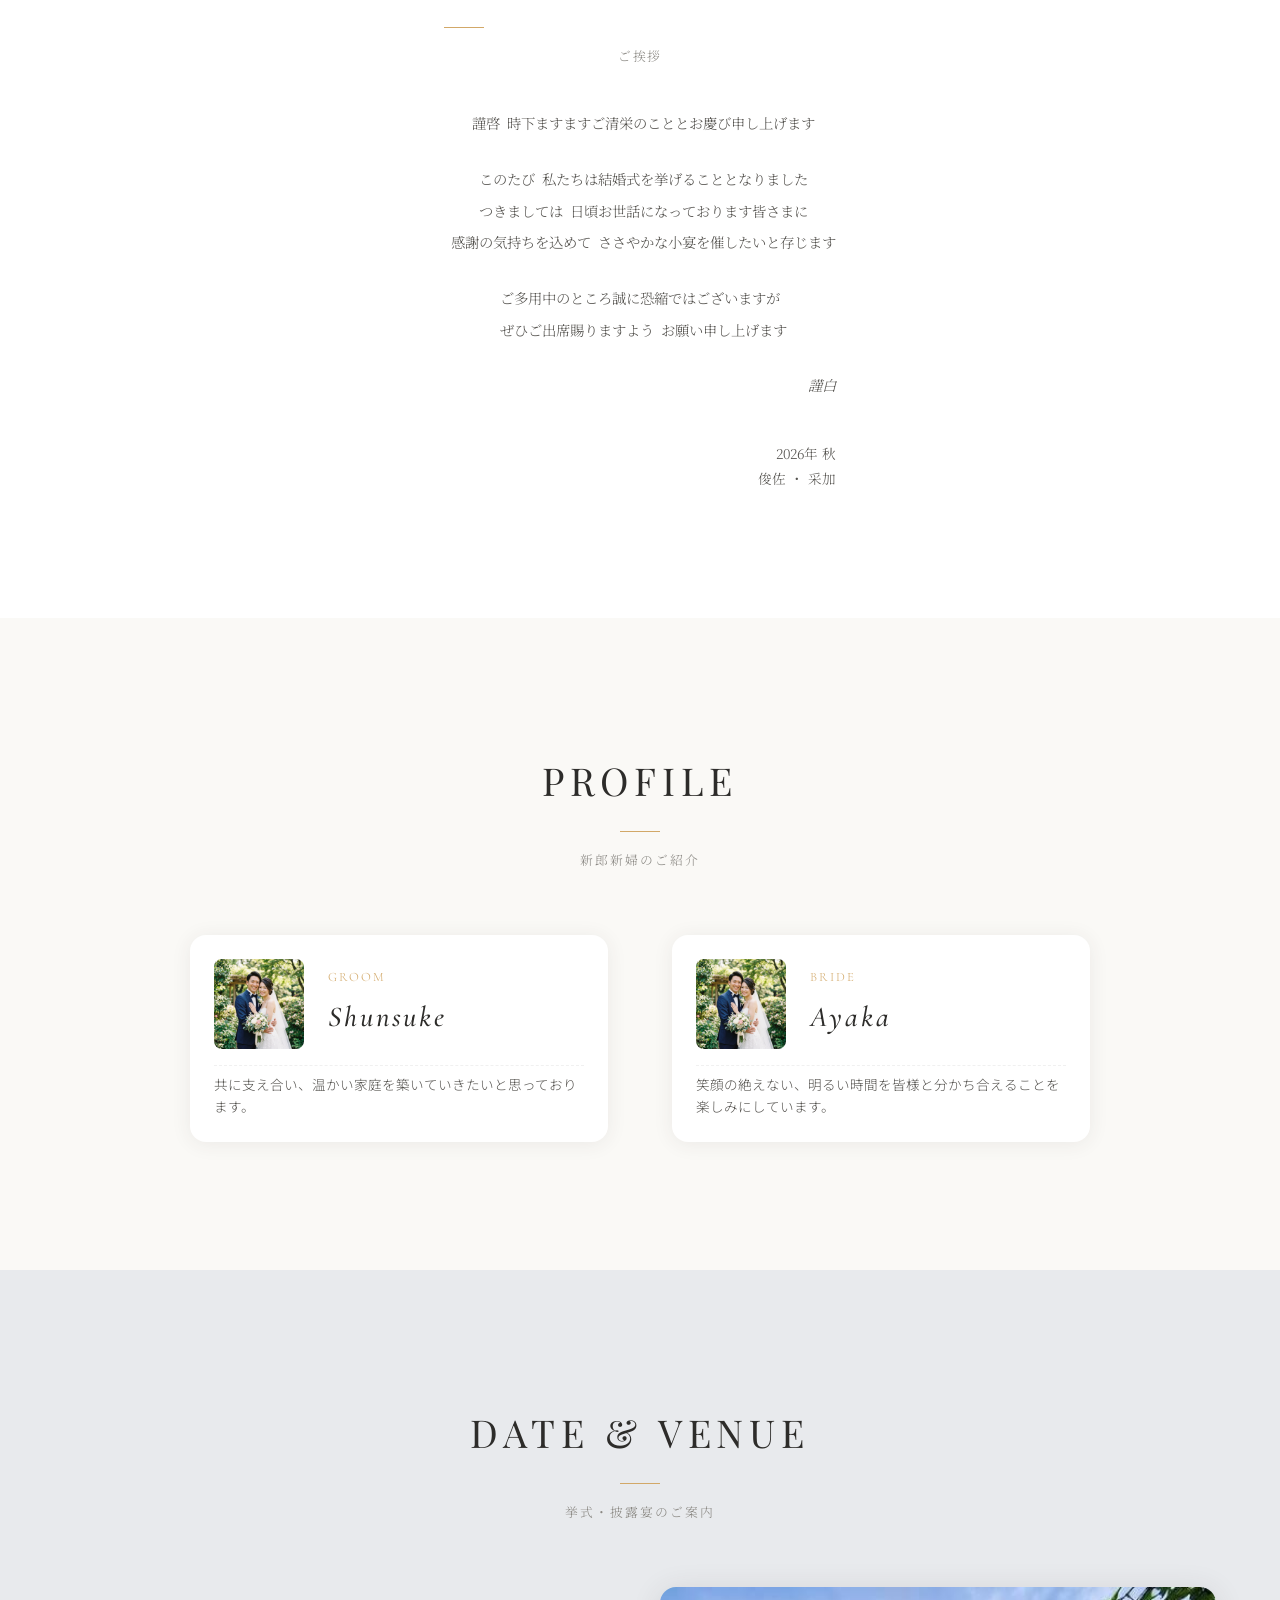
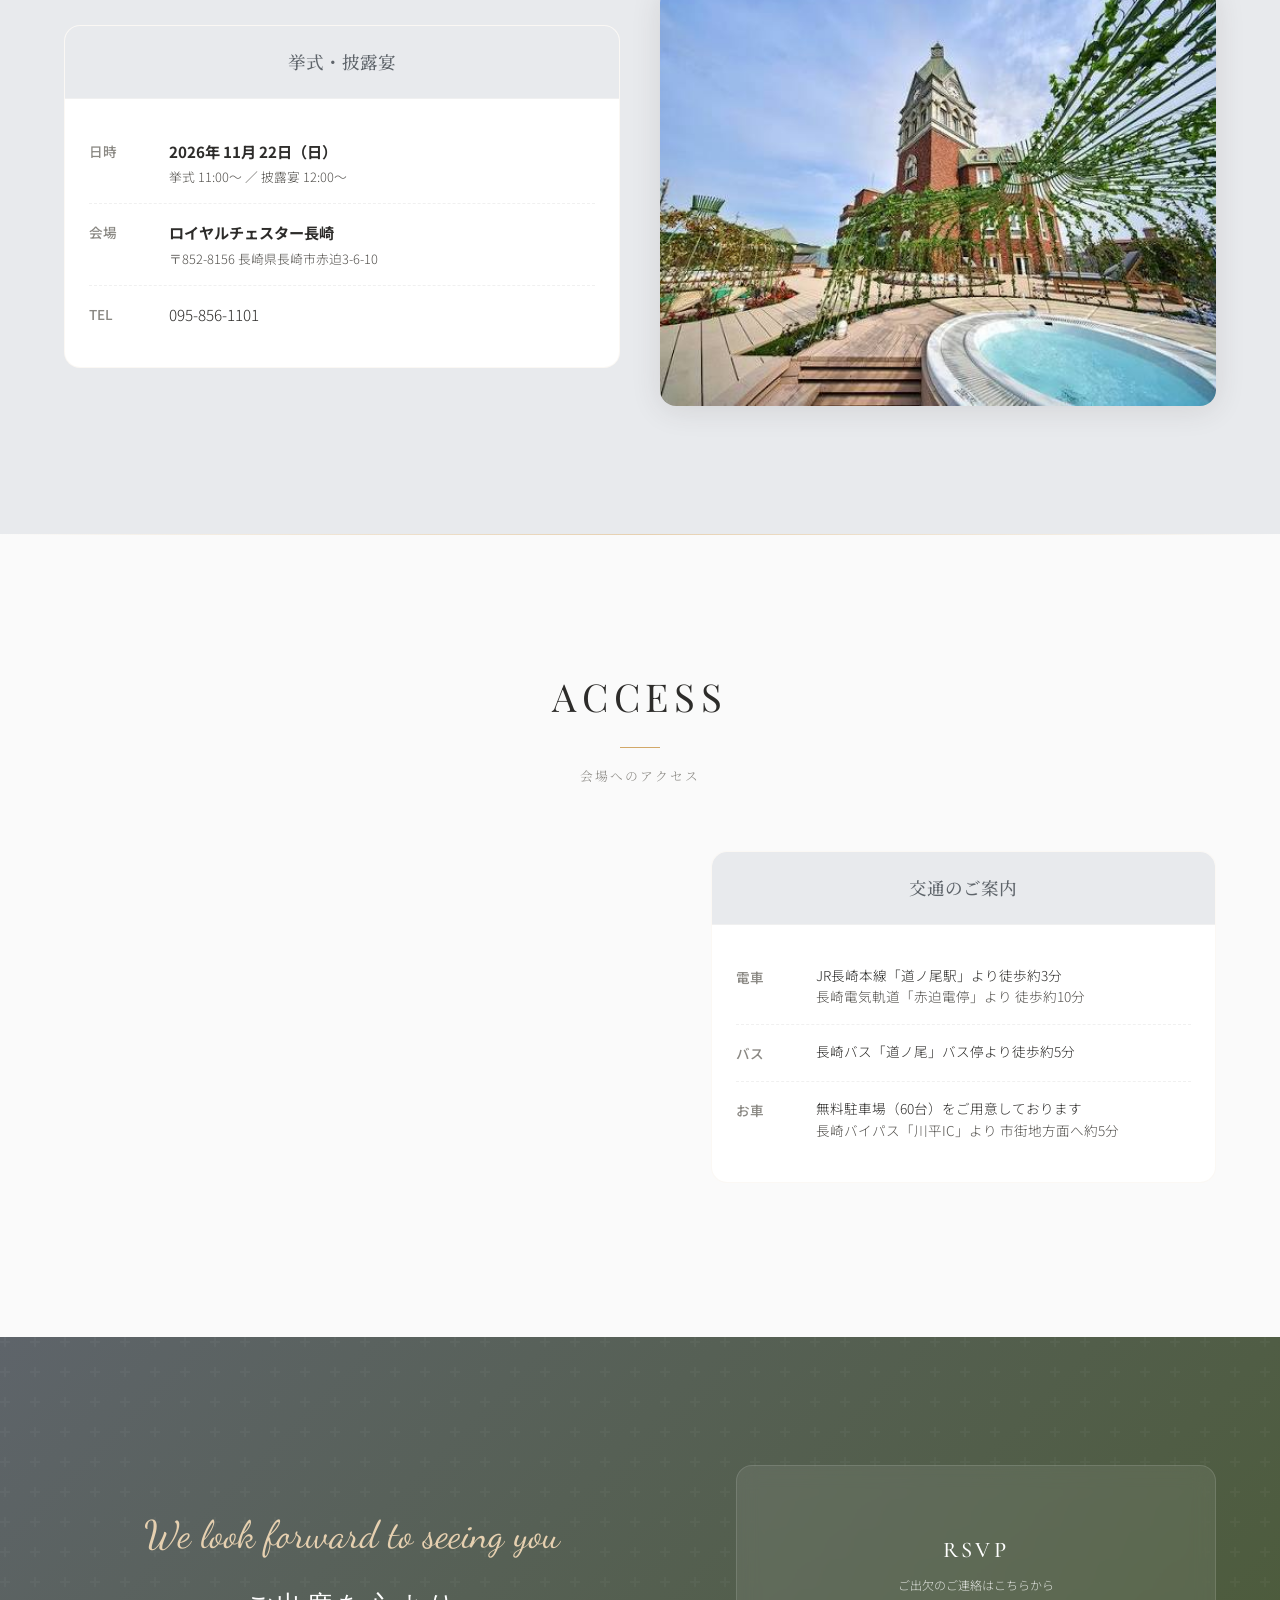
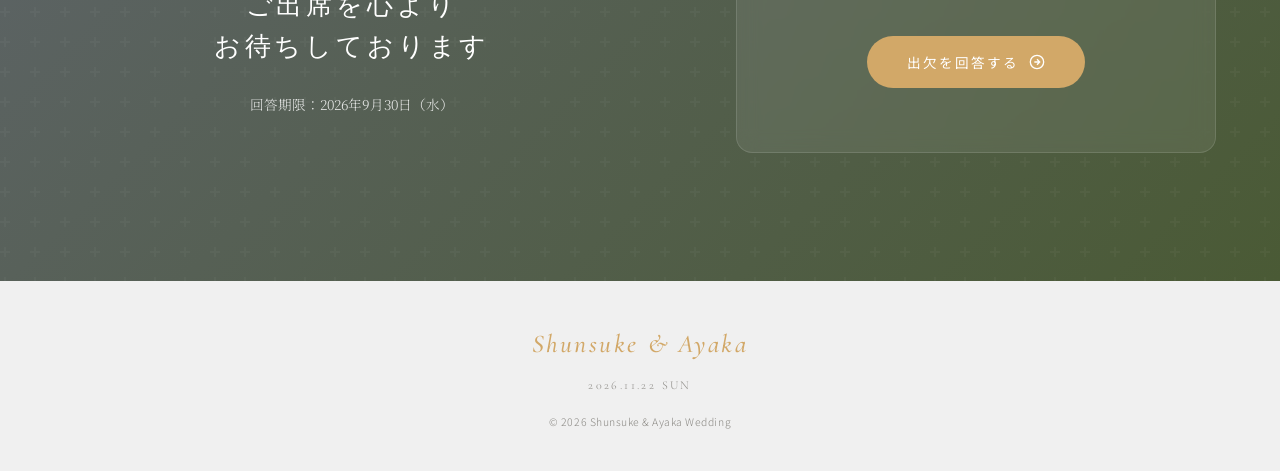
==== commit d1df5969: "回答期限を9月30日に変更" ====
--- a/index.html
+++ b/index.html
@@ -314,7 +314,7 @@
             お待ちしております
           </h2>
           <p class="thankyou__sub">
-            回答期限：2026年8月31日（月）
+            回答期限：2026年9月30日（水）
           </p>
         </div>
         <div class="thankyou__rsvp-box fade-in fade-in-delay-1" id="rsvp-box">
